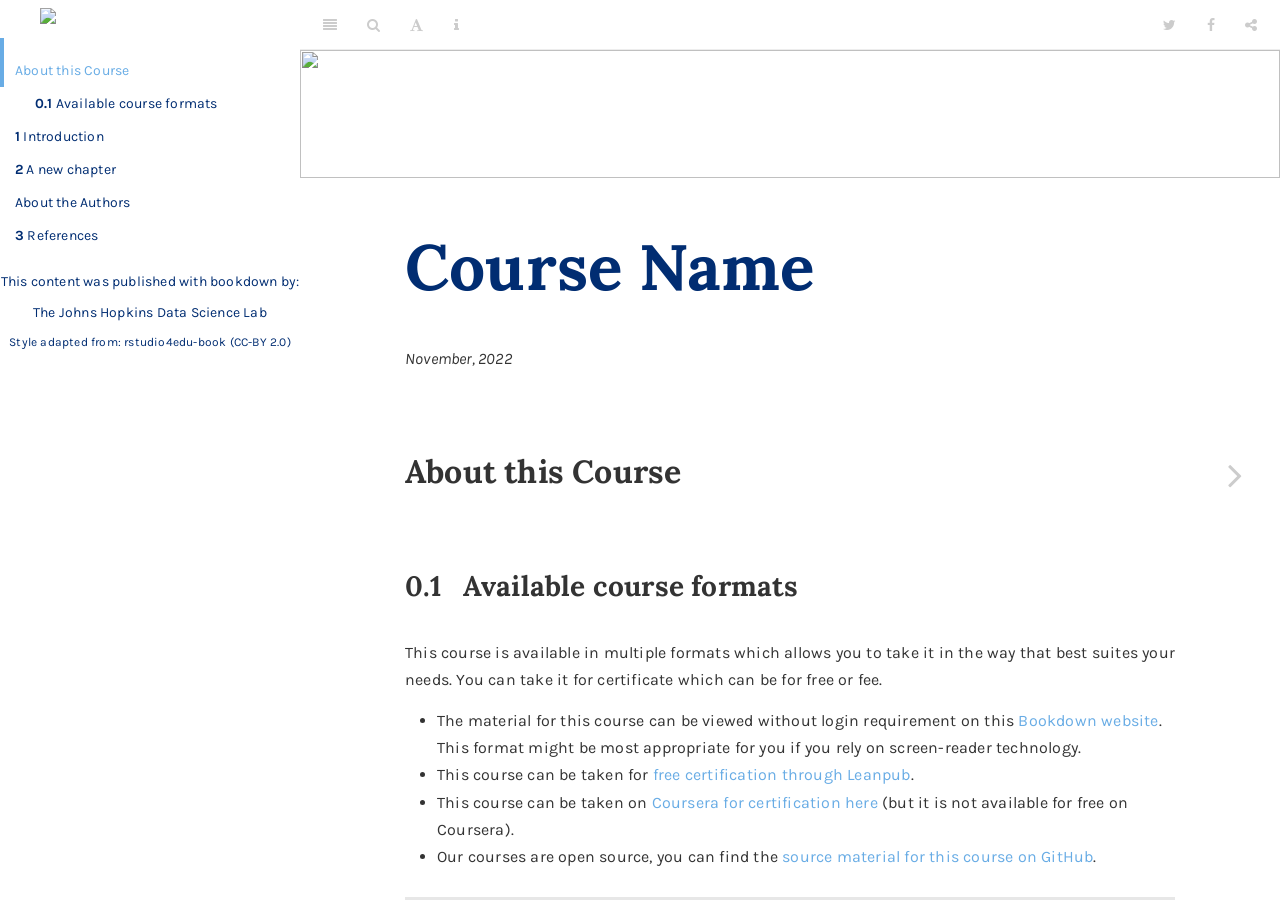
==== docs/index.html @ 6edebdba "Initial commit" ====
<!DOCTYPE html>
<html lang="" xml:lang="">
<head>

  <meta charset="utf-8" />
  <meta http-equiv="X-UA-Compatible" content="IE=edge" />
  <title>Course Name</title>
  <meta name="description" content="Description about Course/Book." />
  <meta name="generator" content="bookdown 0.24 and GitBook 2.6.7" />

  <meta property="og:title" content="Course Name" />
  <meta property="og:type" content="book" />
  
  
  <meta property="og:description" content="Description about Course/Book." />
  

  <meta name="twitter:card" content="summary" />
  <meta name="twitter:title" content="Course Name" />
  
  <meta name="twitter:description" content="Description about Course/Book." />
  




  <meta name="viewport" content="width=device-width, initial-scale=1" />
  <meta name="apple-mobile-web-app-capable" content="yes" />
  <meta name="apple-mobile-web-app-status-bar-style" content="black" />
  
  <link rel="shortcut icon" href="assets/dasl_favicon.ico" type="image/x-icon" />

<link rel="next" href="introduction.html"/>
<script src="libs/header-attrs-2.10/header-attrs.js"></script>
<script src="libs/jquery-3.6.0/jquery-3.6.0.min.js"></script>
<script src="https://cdn.jsdelivr.net/npm/fuse.js@6.4.6/dist/fuse.min.js"></script>
<link href="libs/gitbook-2.6.7/css/style.css" rel="stylesheet" />
<link href="libs/gitbook-2.6.7/css/plugin-table.css" rel="stylesheet" />
<link href="libs/gitbook-2.6.7/css/plugin-bookdown.css" rel="stylesheet" />
<link href="libs/gitbook-2.6.7/css/plugin-highlight.css" rel="stylesheet" />
<link href="libs/gitbook-2.6.7/css/plugin-search.css" rel="stylesheet" />
<link href="libs/gitbook-2.6.7/css/plugin-fontsettings.css" rel="stylesheet" />
<link href="libs/gitbook-2.6.7/css/plugin-clipboard.css" rel="stylesheet" />








<link href="libs/anchor-sections-1.0.1/anchor-sections.css" rel="stylesheet" />
<script src="libs/anchor-sections-1.0.1/anchor-sections.js"></script>


<style type="text/css">
pre > code.sourceCode { white-space: pre; position: relative; }
pre > code.sourceCode > span { display: inline-block; line-height: 1.25; }
pre > code.sourceCode > span:empty { height: 1.2em; }
.sourceCode { overflow: visible; }
code.sourceCode > span { color: inherit; text-decoration: inherit; }
pre.sourceCode { margin: 0; }
@media screen {
div.sourceCode { overflow: auto; }
}
@media print {
pre > code.sourceCode { white-space: pre-wrap; }
pre > code.sourceCode > span { text-indent: -5em; padding-left: 5em; }
}
pre.numberSource code
  { counter-reset: source-line 0; }
pre.numberSource code > span
  { position: relative; left: -4em; counter-increment: source-line; }
pre.numberSource code > span > a:first-child::before
  { content: counter(source-line);
    position: relative; left: -1em; text-align: right; vertical-align: baseline;
    border: none; display: inline-block;
    -webkit-touch-callout: none; -webkit-user-select: none;
    -khtml-user-select: none; -moz-user-select: none;
    -ms-user-select: none; user-select: none;
    padding: 0 4px; width: 4em;
    color: #aaaaaa;
  }
pre.numberSource { margin-left: 3em; border-left: 1px solid #aaaaaa;  padding-left: 4px; }
div.sourceCode
  {  background-color: #f8f8f8; }
@media screen {
pre > code.sourceCode > span > a:first-child::before { text-decoration: underline; }
}
code span.al { color: #ef2929; } /* Alert */
code span.an { color: #8f5902; font-weight: bold; font-style: italic; } /* Annotation */
code span.at { color: #c4a000; } /* Attribute */
code span.bn { color: #0000cf; } /* BaseN */
code span.cf { color: #204a87; font-weight: bold; } /* ControlFlow */
code span.ch { color: #4e9a06; } /* Char */
code span.cn { color: #000000; } /* Constant */
code span.co { color: #8f5902; font-style: italic; } /* Comment */
code span.cv { color: #8f5902; font-weight: bold; font-style: italic; } /* CommentVar */
code span.do { color: #8f5902; font-weight: bold; font-style: italic; } /* Documentation */
code span.dt { color: #204a87; } /* DataType */
code span.dv { color: #0000cf; } /* DecVal */
code span.er { color: #a40000; font-weight: bold; } /* Error */
code span.ex { } /* Extension */
code span.fl { color: #0000cf; } /* Float */
code span.fu { color: #000000; } /* Function */
code span.im { } /* Import */
code span.in { color: #8f5902; font-weight: bold; font-style: italic; } /* Information */
code span.kw { color: #204a87; font-weight: bold; } /* Keyword */
code span.op { color: #ce5c00; font-weight: bold; } /* Operator */
code span.ot { color: #8f5902; } /* Other */
code span.pp { color: #8f5902; font-style: italic; } /* Preprocessor */
code span.sc { color: #000000; } /* SpecialChar */
code span.ss { color: #4e9a06; } /* SpecialString */
code span.st { color: #4e9a06; } /* String */
code span.va { color: #000000; } /* Variable */
code span.vs { color: #4e9a06; } /* VerbatimString */
code span.wa { color: #8f5902; font-weight: bold; font-style: italic; } /* Warning */
</style>

<style type="text/css">
/* Used with Pandoc 2.11+ new --citeproc when CSL is used */
div.csl-bib-body { }
div.csl-entry {
  clear: both;
}
.hanging div.csl-entry {
  margin-left:2em;
  text-indent:-2em;
}
div.csl-left-margin {
  min-width:2em;
  float:left;
}
div.csl-right-inline {
  margin-left:2em;
  padding-left:1em;
}
div.csl-indent {
  margin-left: 2em;
}
</style>

<link rel="stylesheet" href="assets/style.css" type="text/css" />
</head>

<body>



  <div class="book without-animation with-summary font-size-2 font-family-1" data-basepath=".">

    <div class="book-summary">
      <nav role="navigation">

<ul class="summary">
<a href="http://jhudatascience.org/"><img src="https://jhudatascience.org/images/dasl.png" style=" width: 80%; padding-left: 40px; padding-top: 8px; vertical-align: top "</a>

<li class="divider"></li>
<li class="chapter" data-level="" data-path="index.html"><a href="index.html"><i class="fa fa-check"></i>About this Course</a>
<ul>
<li class="chapter" data-level="0.1" data-path="index.html"><a href="index.html#available-course-formats"><i class="fa fa-check"></i><b>0.1</b> Available course formats</a></li>
</ul></li>
<li class="chapter" data-level="1" data-path="introduction.html"><a href="introduction.html"><i class="fa fa-check"></i><b>1</b> Introduction</a>
<ul>
<li class="chapter" data-level="1.1" data-path="introduction.html"><a href="introduction.html#motivation"><i class="fa fa-check"></i><b>1.1</b> Motivation</a></li>
<li class="chapter" data-level="1.2" data-path="introduction.html"><a href="introduction.html#target-audience"><i class="fa fa-check"></i><b>1.2</b> Target Audience</a></li>
<li class="chapter" data-level="1.3" data-path="introduction.html"><a href="introduction.html#curriculum"><i class="fa fa-check"></i><b>1.3</b> Curriculum</a></li>
</ul></li>
<li class="chapter" data-level="2" data-path="a-new-chapter.html"><a href="a-new-chapter.html"><i class="fa fa-check"></i><b>2</b> A new chapter</a>
<ul>
<li class="chapter" data-level="2.1" data-path="a-new-chapter.html"><a href="a-new-chapter.html#learning-objectives"><i class="fa fa-check"></i><b>2.1</b> Learning Objectives</a></li>
<li class="chapter" data-level="2.2" data-path="a-new-chapter.html"><a href="a-new-chapter.html#libraries"><i class="fa fa-check"></i><b>2.2</b> Libraries</a></li>
<li class="chapter" data-level="2.3" data-path="a-new-chapter.html"><a href="a-new-chapter.html#topic-of-section"><i class="fa fa-check"></i><b>2.3</b> Topic of Section</a>
<ul>
<li class="chapter" data-level="2.3.1" data-path="a-new-chapter.html"><a href="a-new-chapter.html#subtopic"><i class="fa fa-check"></i><b>2.3.1</b> Subtopic</a></li>
</ul></li>
<li class="chapter" data-level="2.4" data-path="a-new-chapter.html"><a href="a-new-chapter.html#code-examples"><i class="fa fa-check"></i><b>2.4</b> Code examples</a></li>
<li class="chapter" data-level="2.5" data-path="a-new-chapter.html"><a href="a-new-chapter.html#image-example"><i class="fa fa-check"></i><b>2.5</b> Image example</a></li>
<li class="chapter" data-level="2.6" data-path="a-new-chapter.html"><a href="a-new-chapter.html#video-examples"><i class="fa fa-check"></i><b>2.6</b> Video examples</a>
<ul>
<li class="chapter" data-level="2.6.1" data-path="a-new-chapter.html"><a href="a-new-chapter.html#using-knitr"><i class="fa fa-check"></i><b>2.6.1</b> Using <code>knitr</code></a></li>
<li class="chapter" data-level="2.6.2" data-path="a-new-chapter.html"><a href="a-new-chapter.html#using-html"><i class="fa fa-check"></i><b>2.6.2</b> Using HTML</a></li>
</ul></li>
<li class="chapter" data-level="2.7" data-path="a-new-chapter.html"><a href="a-new-chapter.html#file-examples"><i class="fa fa-check"></i><b>2.7</b> File examples</a>
<ul>
<li class="chapter" data-level="2.7.1" data-path="a-new-chapter.html"><a href="a-new-chapter.html#using-knitr-1"><i class="fa fa-check"></i><b>2.7.1</b> Using <code>knitr</code></a></li>
<li class="chapter" data-level="2.7.2" data-path="a-new-chapter.html"><a href="a-new-chapter.html#using-html-1"><i class="fa fa-check"></i><b>2.7.2</b> Using HTML</a></li>
</ul></li>
<li class="chapter" data-level="2.8" data-path="a-new-chapter.html"><a href="a-new-chapter.html#website-examples"><i class="fa fa-check"></i><b>2.8</b> Website Examples</a>
<ul>
<li class="chapter" data-level="2.8.1" data-path="a-new-chapter.html"><a href="a-new-chapter.html#using-knitr-2"><i class="fa fa-check"></i><b>2.8.1</b> Using <code>knitr</code></a></li>
<li class="chapter" data-level="2.8.2" data-path="a-new-chapter.html"><a href="a-new-chapter.html#using-html-2"><i class="fa fa-check"></i><b>2.8.2</b> Using HTML</a></li>
</ul></li>
<li class="chapter" data-level="2.9" data-path="a-new-chapter.html"><a href="a-new-chapter.html#citation-examples"><i class="fa fa-check"></i><b>2.9</b> Citation examples</a></li>
<li class="chapter" data-level="2.10" data-path="a-new-chapter.html"><a href="a-new-chapter.html#stylized-boxes"><i class="fa fa-check"></i><b>2.10</b> Stylized boxes</a>
<ul>
<li class="chapter" data-level="2.10.1" data-path="a-new-chapter.html"><a href="a-new-chapter.html#using-rmarkdown-container-syntax"><i class="fa fa-check"></i><b>2.10.1</b> Using <code>rmarkdown</code> container syntax</a></li>
<li class="chapter" data-level="2.10.2" data-path="a-new-chapter.html"><a href="a-new-chapter.html#using-html-3"><i class="fa fa-check"></i><b>2.10.2</b> Using HTML</a></li>
</ul></li>
<li class="chapter" data-level="2.11" data-path="a-new-chapter.html"><a href="a-new-chapter.html#dropdown-summaries"><i class="fa fa-check"></i><b>2.11</b> Dropdown summaries</a></li>
<li class="chapter" data-level="2.12" data-path="a-new-chapter.html"><a href="a-new-chapter.html#print-out-session-info"><i class="fa fa-check"></i><b>2.12</b> Print out session info</a></li>
</ul></li>
<li class="chapter" data-level="" data-path="about-the-authors.html"><a href="about-the-authors.html"><i class="fa fa-check"></i>About the Authors</a></li>
<li class="chapter" data-level="3" data-path="references.html"><a href="references.html"><i class="fa fa-check"></i><b>3</b> References</a></li>
<li class="divider"></li>
<p style="text-align:center;"> <a href="https://github.com/jhudsl/OTTR_Template" target="blank" > This content was published with</a> <a href="https://bookdown.org/" target="blank"> bookdown by:</a> </p>
<p style="text-align:center;"> <a href="http://jhudatascience.org/"> The Johns Hopkins Data Science Lab </a></p>
<p style="text-align:center; font-size: 12px;"> <a href="https://github.com/rstudio4edu/rstudio4edu-book/"> Style adapted from: rstudio4edu-book </a> <a href ="https://creativecommons.org/licenses/by/2.0/"> (CC-BY 2.0) </a></p>
</ul>

      </nav>
    </div>

    <div class="book-body">
      <div class="body-inner">
        <div class="book-header" role="navigation">
          <h1>
            <i class="fa fa-circle-o-notch fa-spin"></i><a href="./">Course Name</a>
          </h1>
        </div>

        <div class="page-wrapper" tabindex="-1" role="main">
          <div class="page-inner">

            <section class="normal" id="section-">
<head>
  <meta name="viewport" content="width=device-width,minimum-scale=1.0,maximum-scale=1.0,initial-scale=1.0">
  <!--script src="https://kit.fontawesome.com/6a26f47516.js"></script-->
  <!--<script src="assets/hideOutput.js"></script>-->
  <link href="assets/style.css" rel="stylesheet">
</head>



<div class="hero-image-container">
  <img class= "hero-image" src= "https://github.com/jhudsl/OTTR_Template/raw/main/assets/dasl_thin_main_image.png">
</div>
<div id="header">
<h1 class="title">Course Name</h1>
<p class="date"><em>November, 2022</em></p>
</div>
<div id="about-this-course" class="section level1 unnumbered">
<h1>About this Course</h1>
<div id="available-course-formats" class="section level2" number="0.1">
<h2><span class="header-section-number">0.1</span> Available course formats</h2>
<p>This course is available in multiple formats which allows you to take it in the way that best suites your needs. You can take it for certificate which can be for free or fee.</p>
<ul>
<li>The material for this course can be viewed without login requirement on this <a href="LINK%20HERE">Bookdown website</a>. This format might be most appropriate for you if you rely on screen-reader technology.</li>
<li>This course can be taken for <a href="LINK%20HERE">free certification through Leanpub</a>.</li>
<li>This course can be taken on <a href="LINK%20HERE">Coursera for certification here</a> (but it is not available for free on Coursera).</li>
<li>Our courses are open source, you can find the <a href="LINK%20HERE">source material for this course on GitHub</a>.</li>
</ul>

</div>
</div>
<hr>
<center> 
  <div class="footer">
      All illustrations <a href="https://creativecommons.org/licenses/by/4.0/">CC-BY. </a>
      <br>
      All other materials <a href= "https://creativecommons.org/licenses/by/4.0/"> CC-BY </a> unless noted otherwise.
  </div>
</center>
            </section>

          </div>
        </div>
      </div>

<a href="introduction.html" class="navigation navigation-next navigation-unique" aria-label="Next page"><i class="fa fa-angle-right"></i></a>
    </div>
  </div>
<script src="libs/gitbook-2.6.7/js/app.min.js"></script>
<script src="libs/gitbook-2.6.7/js/clipboard.min.js"></script>
<script src="libs/gitbook-2.6.7/js/plugin-search.js"></script>
<script src="libs/gitbook-2.6.7/js/plugin-sharing.js"></script>
<script src="libs/gitbook-2.6.7/js/plugin-fontsettings.js"></script>
<script src="libs/gitbook-2.6.7/js/plugin-bookdown.js"></script>
<script src="libs/gitbook-2.6.7/js/jquery.highlight.js"></script>
<script src="libs/gitbook-2.6.7/js/plugin-clipboard.js"></script>
<script>
gitbook.require(["gitbook"], function(gitbook) {
gitbook.start({
"sharing": {
"github": false,
"facebook": true,
"twitter": true,
"linkedin": false,
"weibo": false,
"instapaper": false,
"vk": false,
"whatsapp": false,
"all": ["facebook", "twitter", "linkedin", "weibo", "instapaper"]
},
"fontsettings": {
"theme": "white",
"family": "sans",
"size": 2
},
"edit": {
"link": null,
"text": null
},
"history": {
"link": null,
"text": null
},
"view": {
"link": null,
"text": null
},
"download": null,
"search": {
"engine": "fuse",
"options": null
},
"toc": {
"collapse": "section"
}
});
});
</script>

</body>

</html>
---- docs/libs/gitbook-2.6.7/css/style.css ----
/*! normalize.css v2.1.0 | MIT License | git.io/normalize */img,legend{border:0}*,.fa{-webkit-font-smoothing:antialiased}.fa-ul>li,sub,sup{position:relative}.book .book-body .page-wrapper .page-inner section.normal hr:after,.book-langs-index .inner .languages:after,.buttons:after,.dropdown-menu .buttons:after{clear:both}body,html{-ms-text-size-adjust:100%;-webkit-text-size-adjust:100%}article,aside,details,figcaption,figure,footer,header,hgroup,main,nav,section,summary{display:block}audio,canvas,video{display:inline-block}.hidden,[hidden]{display:none}audio:not([controls]){display:none;height:0}html{font-family:sans-serif}body,figure{margin:0}a:focus{outline:dotted thin}a:active,a:hover{outline:0}h1{font-size:2em;margin:.67em 0}abbr[title]{border-bottom:1px dotted}b,strong{font-weight:700}dfn{font-style:italic}hr{-moz-box-sizing:content-box;box-sizing:content-box;height:0}mark{background:#ff0;color:#000}code,kbd,pre,samp{font-family:monospace,serif;font-size:1em}pre{white-space:pre-wrap}q{quotes:"\201C" "\201D" "\2018" "\2019"}small{font-size:80%}sub,sup{font-size:75%;line-height:0;vertical-align:baseline}sup{top:-.5em}sub{bottom:-.25em}svg:not(:root){overflow:hidden}fieldset{border:1px solid silver;margin:0 2px;padding:.35em .625em .75em}legend{padding:0}button,input,select,textarea{font-family:inherit;font-size:100%;margin:0}button,input{line-height:normal}button,select{text-transform:none}button,html input[type=button],input[type=reset],input[type=submit]{-webkit-appearance:button;cursor:pointer}button[disabled],html input[disabled]{cursor:default}input[type=checkbox],input[type=radio]{box-sizing:border-box;padding:0}input[type=search]{-webkit-appearance:textfield;-moz-box-sizing:content-box;-webkit-box-sizing:content-box;box-sizing:content-box}input[type=search]::-webkit-search-cancel-button{margin-right:10px;}button::-moz-focus-inner,input::-moz-focus-inner{border:0;padding:0}textarea{overflow:auto;vertical-align:top}table{border-collapse:collapse;border-spacing:0}/*!
 * Preboot v2
 *
 * Open sourced under MIT license by @mdo.
 * Some variables and mixins from Bootstrap (Apache 2 license).
 */.link-inherit,.link-inherit:focus,.link-inherit:hover{color:inherit}.fa,.fa-stack{display:inline-block}/*!
 *  Font Awesome 4.7.0 by @davegandy - http://fontawesome.io - @fontawesome
 *  License - http://fontawesome.io/license (Font: SIL OFL 1.1, CSS: MIT License)
 */@font-face{font-family:FontAwesome;src:url(./fontawesome/fontawesome-webfont.ttf?v=4.7.0) format('truetype');font-weight:400;font-style:normal}.fa{font-family:FontAwesome;font-style:normal;font-weight:400;line-height:1;-moz-osx-font-smoothing:grayscale}.book .book-header,.book .book-summary{font-family:"Helvetica Neue",Helvetica,Arial,sans-serif}.fa-lg{font-size:1.33333333em;line-height:.75em;vertical-align:-15%}.fa-2x{font-size:2em}.fa-3x{font-size:3em}.fa-4x{font-size:4em}.fa-5x{font-size:5em}.fa-fw{width:1.28571429em;text-align:center}.fa-ul{padding-left:0;margin-left:2.14285714em;list-style-type:none}.fa-li{position:absolute;left:-2.14285714em;width:2.14285714em;top:.14285714em;text-align:center}.fa-li.fa-lg{left:-1.85714286em}.fa-border{padding:.2em .25em .15em;border:.08em solid #eee;border-radius:.1em}.pull-right{float:right}.pull-left{float:left}.fa.pull-left{margin-right:.3em}.fa.pull-right{margin-left:.3em}.fa-spin{-webkit-animation:spin 2s infinite linear;-moz-animation:spin 2s infinite linear;-o-animation:spin 2s infinite linear;animation:spin 2s infinite linear}@-moz-keyframes spin{0%{-moz-transform:rotate(0)}100%{-moz-transform:rotate(359deg)}}@-webkit-keyframes spin{0%{-webkit-transform:rotate(0)}100%{-webkit-transform:rotate(359deg)}}@-o-keyframes spin{0%{-o-transform:rotate(0)}100%{-o-transform:rotate(359deg)}}@keyframes spin{0%{-webkit-transform:rotate(0);transform:rotate(0)}100%{-webkit-transform:rotate(359deg);transform:rotate(359deg)}}.fa-rotate-90{filter:progid:DXImageTransform.Microsoft.BasicImage(rotation=1);-webkit-transform:rotate(90deg);-moz-transform:rotate(90deg);-ms-transform:rotate(90deg);-o-transform:rotate(90deg);transform:rotate(90deg)}.fa-rotate-180{filter:progid:DXImageTransform.Microsoft.BasicImage(rotation=2);-webkit-transform:rotate(180deg);-moz-transform:rotate(180deg);-ms-transform:rotate(180deg);-o-transform:rotate(180deg);transform:rotate(180deg)}.fa-rotate-270{filter:progid:DXImageTransform.Microsoft.BasicImage(rotation=3);-webkit-transform:rotate(270deg);-moz-transform:rotate(270deg);-ms-transform:rotate(270deg);-o-transform:rotate(270deg);transform:rotate(270deg)}.fa-flip-horizontal{filter:progid:DXImageTransform.Microsoft.BasicImage(rotation=0, mirror=1);-webkit-transform:scale(-1,1);-moz-transform:scale(-1,1);-ms-transform:scale(-1,1);-o-transform:scale(-1,1);transform:scale(-1,1)}.fa-flip-vertical{filter:progid:DXImageTransform.Microsoft.BasicImage(rotation=2, mirror=1);-webkit-transform:scale(1,-1);-moz-transform:scale(1,-1);-ms-transform:scale(1,-1);-o-transform:scale(1,-1);transform:scale(1,-1)}.fa-stack{position:relative;width:2em;height:2em;line-height:2em;vertical-align:middle}.fa-stack-1x,.fa-stack-2x{position:absolute;left:0;width:100%;text-align:center}.fa-stack-1x{line-height:inherit}.fa-stack-2x{font-size:2em}.fa-inverse{color:#fff}.fa-glass:before{content:"\f000"}.fa-music:before{content:"\f001"}.fa-search:before{content:"\f002"}.fa-envelope-o:before{content:"\f003"}.fa-heart:before{content:"\f004"}.fa-star:before{content:"\f005"}.fa-star-o:before{content:"\f006"}.fa-user:before{content:"\f007"}.fa-film:before{content:"\f008"}.fa-th-large:before{content:"\f009"}.fa-th:before{content:"\f00a"}.fa-th-list:before{content:"\f00b"}.fa-check:before{content:"\f00c"}.fa-times:before{content:"\f00d"}.fa-search-plus:before{content:"\f00e"}.fa-search-minus:before{content:"\f010"}.fa-power-off:before{content:"\f011"}.fa-signal:before{content:"\f012"}.fa-cog:before,.fa-gear:before{content:"\f013"}.fa-trash-o:before{content:"\f014"}.fa-home:before{content:"\f015"}.fa-file-o:before{content:"\f016"}.fa-clock-o:before{content:"\f017"}.fa-road:before{content:"\f018"}.fa-download:before{content:"\f019"}.fa-arrow-circle-o-down:before{content:"\f01a"}.fa-arrow-circle-o-up:before{content:"\f01b"}.fa-inbox:before{content:"\f01c"}.fa-play-circle-o:before{content:"\f01d"}.fa-repeat:before,.fa-rotate-right:before{content:"\f01e"}.fa-refresh:before{content:"\f021"}.fa-list-alt:before{content:"\f022"}.fa-lock:before{content:"\f023"}.fa-flag:before{content:"\f024"}.fa-headphones:before{content:"\f025"}.fa-volume-off:before{content:"\f026"}.fa-volume-down:before{content:"\f027"}.fa-volume-up:before{content:"\f028"}.fa-qrcode:before{content:"\f029"}.fa-barcode:before{content:"\f02a"}.fa-tag:before{content:"\f02b"}.fa-tags:before{content:"\f02c"}.fa-book:before{content:"\f02d"}.fa-bookmark:before{content:"\f02e"}.fa-print:before{content:"\f02f"}.fa-camera:before{content:"\f030"}.fa-font:before{content:"\f031"}.fa-bold:before{content:"\f032"}.fa-italic:before{content:"\f033"}.fa-text-height:before{content:"\f034"}.fa-text-width:before{content:"\f035"}.fa-align-left:before{content:"\f036"}.fa-align-center:before{content:"\f037"}.fa-align-right:before{content:"\f038"}.fa-align-justify:before{content:"\f039"}.fa-list:before{content:"\f03a"}.fa-dedent:before,.fa-outdent:before{content:"\f03b"}.fa-indent:before{content:"\f03c"}.fa-video-camera:before{content:"\f03d"}.fa-image:before,.fa-photo:before,.fa-picture-o:before{content:"\f03e"}.fa-pencil:before{content:"\f040"}.fa-map-marker:before{content:"\f041"}.fa-adjust:before{content:"\f042"}.fa-tint:before{content:"\f043"}.fa-edit:before,.fa-pencil-square-o:before{content:"\f044"}.fa-share-square-o:before{content:"\f045"}.fa-check-square-o:before{content:"\f046"}.fa-arrows:before{content:"\f047"}.fa-step-backward:before{content:"\f048"}.fa-fast-backward:before{content:"\f049"}.fa-backward:before{content:"\f04a"}.fa-play:before{content:"\f04b"}.fa-pause:before{content:"\f04c"}.fa-stop:before{content:"\f04d"}.fa-forward:before{content:"\f04e"}.fa-fast-forward:before{content:"\f050"}.fa-step-forward:before{content:"\f051"}.fa-eject:before{content:"\f052"}.fa-chevron-left:before{content:"\f053"}.fa-chevron-right:before{content:"\f054"}.fa-plus-circle:before{content:"\f055"}.fa-minus-circle:before{content:"\f056"}.fa-times-circle:before{content:"\f057"}.fa-check-circle:before{content:"\f058"}.fa-question-circle:before{content:"\f059"}.fa-info-circle:before{content:"\f05a"}.fa-crosshairs:before{content:"\f05b"}.fa-times-circle-o:before{content:"\f05c"}.fa-check-circle-o:before{content:"\f05d"}.fa-ban:before{content:"\f05e"}.fa-arrow-left:before{content:"\f060"}.fa-arrow-right:before{content:"\f061"}.fa-arrow-up:before{content:"\f062"}.fa-arrow-down:before{content:"\f063"}.fa-mail-forward:before,.fa-share:before{content:"\f064"}.fa-expand:before{content:"\f065"}.fa-compress:before{content:"\f066"}.fa-plus:before{content:"\f067"}.fa-minus:before{content:"\f068"}.fa-asterisk:before{content:"\f069"}.fa-exclamation-circle:before{content:"\f06a"}.fa-gift:before{content:"\f06b"}.fa-leaf:before{content:"\f06c"}.fa-fire:before{content:"\f06d"}.fa-eye:before{content:"\f06e"}.fa-eye-slash:before{content:"\f070"}.fa-exclamation-triangle:before,.fa-warning:before{content:"\f071"}.fa-plane:before{content:"\f072"}.fa-calendar:before{content:"\f073"}.fa-random:before{content:"\f074"}.fa-comment:before{content:"\f075"}.fa-magnet:before{content:"\f076"}.fa-chevron-up:before{content:"\f077"}.fa-chevron-down:before{content:"\f078"}.fa-retweet:before{content:"\f079"}.fa-shopping-cart:before{content:"\f07a"}.fa-folder:before{content:"\f07b"}.fa-folder-open:before{content:"\f07c"}.fa-arrows-v:before{content:"\f07d"}.fa-arrows-h:before{content:"\f07e"}.fa-bar-chart-o:before{content:"\f080"}.fa-twitter-square:before{content:"\f081"}.fa-facebook-square:before{content:"\f082"}.fa-camera-retro:before{content:"\f083"}.fa-key:before{content:"\f084"}.fa-cogs:before,.fa-gears:before{content:"\f085"}.fa-comments:before{content:"\f086"}.fa-thumbs-o-up:before{content:"\f087"}.fa-thumbs-o-down:before{content:"\f088"}.fa-star-half:before{content:"\f089"}.fa-heart-o:before{content:"\f08a"}.fa-sign-out:before{content:"\f08b"}.fa-linkedin-square:before{content:"\f08c"}.fa-thumb-tack:before{content:"\f08d"}.fa-external-link:before{content:"\f08e"}.fa-sign-in:before{content:"\f090"}.fa-trophy:before{content:"\f091"}.fa-github-square:before{content:"\f092"}.fa-upload:before{content:"\f093"}.fa-lemon-o:before{content:"\f094"}.fa-phone:before{content:"\f095"}.fa-square-o:before{content:"\f096"}.fa-bookmark-o:before{content:"\f097"}.fa-phone-square:before{content:"\f098"}.fa-twitter:before{content:"\f099"}.fa-facebook:before{content:"\f09a"}.fa-github:before{content:"\f09b"}.fa-unlock:before{content:"\f09c"}.fa-credit-card:before{content:"\f09d"}.fa-rss:before{content:"\f09e"}.fa-hdd-o:before{content:"\f0a0"}.fa-bullhorn:before{content:"\f0a1"}.fa-bell:before{content:"\f0f3"}.fa-certificate:before{content:"\f0a3"}.fa-hand-o-right:before{content:"\f0a4"}.fa-hand-o-left:before{content:"\f0a5"}.fa-hand-o-up:before{content:"\f0a6"}.fa-hand-o-down:before{content:"\f0a7"}.fa-arrow-circle-left:before{content:"\f0a8"}.fa-arrow-circle-right:before{content:"\f0a9"}.fa-arrow-circle-up:before{content:"\f0aa"}.fa-arrow-circle-down:before{content:"\f0ab"}.fa-globe:before{content:"\f0ac"}.fa-wrench:before{content:"\f0ad"}.fa-tasks:before{content:"\f0ae"}.fa-filter:before{content:"\f0b0"}.fa-briefcase:before{content:"\f0b1"}.fa-arrows-alt:before{content:"\f0b2"}.fa-group:before,.fa-users:before{content:"\f0c0"}.fa-chain:before,.fa-link:before{content:"\f0c1"}.fa-cloud:before{content:"\f0c2"}.fa-flask:before{content:"\f0c3"}.fa-cut:before,.fa-scissors:before{content:"\f0c4"}.fa-copy:before,.fa-files-o:before{content:"\f0c5"}.fa-paperclip:before{content:"\f0c6"}.fa-floppy-o:before,.fa-save:before{content:"\f0c7"}.fa-square:before{content:"\f0c8"}.fa-bars:before,.fa-navicon:before,.fa-reorder:before{content:"\f0c9"}.fa-list-ul:before{content:"\f0ca"}.fa-list-ol:before{content:"\f0cb"}.fa-strikethrough:before{content:"\f0cc"}.fa-underline:before{content:"\f0cd"}.fa-table:before{content:"\f0ce"}.fa-magic:before{content:"\f0d0"}.fa-truck:before{content:"\f0d1"}.fa-pinterest:before{content:"\f0d2"}.fa-pinterest-square:before{content:"\f0d3"}.fa-google-plus-square:before{content:"\f0d4"}.fa-google-plus:before{content:"\f0d5"}.fa-money:before{content:"\f0d6"}.fa-caret-down:before{content:"\f0d7"}.fa-caret-up:before{content:"\f0d8"}.fa-caret-left:before{content:"\f0d9"}.fa-caret-right:before{content:"\f0da"}.fa-columns:before{content:"\f0db"}.fa-sort:before,.fa-unsorted:before{content:"\f0dc"}.fa-sort-desc:before,.fa-sort-down:before{content:"\f0dd"}.fa-sort-asc:before,.fa-sort-up:before{content:"\f0de"}.fa-envelope:before{content:"\f0e0"}.fa-linkedin:before{content:"\f0e1"}.fa-rotate-left:before,.fa-undo:before{content:"\f0e2"}.fa-gavel:before,.fa-legal:before{content:"\f0e3"}.fa-dashboard:before,.fa-tachometer:before{content:"\f0e4"}.fa-comment-o:before{content:"\f0e5"}.fa-comments-o:before{content:"\f0e6"}.fa-bolt:before,.fa-flash:before{content:"\f0e7"}.fa-sitemap:before{content:"\f0e8"}.fa-umbrella:before{content:"\f0e9"}.fa-clipboard:before,.fa-paste:before{content:"\f0ea"}.fa-lightbulb-o:before{content:"\f0eb"}.fa-exchange:before{content:"\f0ec"}.fa-cloud-download:before{content:"\f0ed"}.fa-cloud-upload:before{content:"\f0ee"}.fa-user-md:before{content:"\f0f0"}.fa-stethoscope:before{content:"\f0f1"}.fa-suitcase:before{content:"\f0f2"}.fa-bell-o:before{content:"\f0a2"}.fa-coffee:before{content:"\f0f4"}.fa-cutlery:before{content:"\f0f5"}.fa-file-text-o:before{content:"\f0f6"}.fa-building-o:before{content:"\f0f7"}.fa-hospital-o:before{content:"\f0f8"}.fa-ambulance:before{content:"\f0f9"}.fa-medkit:before{content:"\f0fa"}.fa-fighter-jet:before{content:"\f0fb"}.fa-beer:before{content:"\f0fc"}.fa-h-square:before{content:"\f0fd"}.fa-plus-square:before{content:"\f0fe"}.fa-angle-double-left:before{content:"\f100"}.fa-angle-double-right:before{content:"\f101"}.fa-angle-double-up:before{content:"\f102"}.fa-angle-double-down:before{content:"\f103"}.fa-angle-left:before{content:"\f104"}.fa-angle-right:before{content:"\f105"}.fa-angle-up:before{content:"\f106"}.fa-angle-down:before{content:"\f107"}.fa-desktop:before{content:"\f108"}.fa-laptop:before{content:"\f109"}.fa-tablet:before{content:"\f10a"}.fa-mobile-phone:before,.fa-mobile:before{content:"\f10b"}.fa-circle-o:before{content:"\f10c"}.fa-quote-left:before{content:"\f10d"}.fa-quote-right:before{content:"\f10e"}.fa-spinner:before{content:"\f110"}.fa-circle:before{content:"\f111"}.fa-mail-reply:before,.fa-reply:before{content:"\f112"}.fa-github-alt:before{content:"\f113"}.fa-folder-o:before{content:"\f114"}.fa-folder-open-o:before{content:"\f115"}.fa-smile-o:before{content:"\f118"}.fa-frown-o:before{content:"\f119"}.fa-meh-o:before{content:"\f11a"}.fa-gamepad:before{content:"\f11b"}.fa-keyboard-o:before{content:"\f11c"}.fa-flag-o:before{content:"\f11d"}.fa-flag-checkered:before{content:"\f11e"}.fa-terminal:before{content:"\f120"}.fa-code:before{content:"\f121"}.fa-mail-reply-all:before,.fa-reply-all:before{content:"\f122"}.fa-star-half-empty:before,.fa-star-half-full:before,.fa-star-half-o:before{content:"\f123"}.fa-location-arrow:before{content:"\f124"}.fa-crop:before{content:"\f125"}.fa-code-fork:before{content:"\f126"}.fa-chain-broken:before,.fa-unlink:before{content:"\f127"}.fa-question:before{content:"\f128"}.fa-info:before{content:"\f129"}.fa-exclamation:before{content:"\f12a"}.fa-superscript:before{content:"\f12b"}.fa-subscript:before{content:"\f12c"}.fa-eraser:before{content:"\f12d"}.fa-puzzle-piece:before{content:"\f12e"}.fa-microphone:before{content:"\f130"}.fa-microphone-slash:before{content:"\f131"}.fa-shield:before{content:"\f132"}.fa-calendar-o:before{content:"\f133"}.fa-fire-extinguisher:before{content:"\f134"}.fa-rocket:before{content:"\f135"}.fa-maxcdn:before{content:"\f136"}.fa-chevron-circle-left:before{content:"\f137"}.fa-chevron-circle-right:before{content:"\f138"}.fa-chevron-circle-up:before{content:"\f139"}.fa-chevron-circle-down:before{content:"\f13a"}.fa-html5:before{content:"\f13b"}.fa-css3:before{content:"\f13c"}.fa-anchor:before{content:"\f13d"}.fa-unlock-alt:before{content:"\f13e"}.fa-bullseye:before{content:"\f140"}.fa-ellipsis-h:before{content:"\f141"}.fa-ellipsis-v:before{content:"\f142"}.fa-rss-square:before{content:"\f143"}.fa-play-circle:before{content:"\f144"}.fa-ticket:before{content:"\f145"}.fa-minus-square:before{content:"\f146"}.fa-minus-square-o:before{content:"\f147"}.fa-level-up:before{content:"\f148"}.fa-level-down:before{content:"\f149"}.fa-check-square:before{content:"\f14a"}.fa-pencil-square:before{content:"\f14b"}.fa-external-link-square:before{content:"\f14c"}.fa-share-square:before{content:"\f14d"}.fa-compass:before{content:"\f14e"}.fa-caret-square-o-down:before,.fa-toggle-down:before{content:"\f150"}.fa-caret-square-o-up:before,.fa-toggle-up:before{content:"\f151"}.fa-caret-square-o-right:before,.fa-toggle-right:before{content:"\f152"}.fa-eur:before,.fa-euro:before{content:"\f153"}.fa-gbp:before{content:"\f154"}.fa-dollar:before,.fa-usd:before{content:"\f155"}.fa-inr:before,.fa-rupee:before{content:"\f156"}.fa-cny:before,.fa-jpy:before,.fa-rmb:before,.fa-yen:before{content:"\f157"}.fa-rouble:before,.fa-rub:before,.fa-ruble:before{content:"\f158"}.fa-krw:before,.fa-won:before{content:"\f159"}.fa-bitcoin:before,.fa-btc:before{content:"\f15a"}.fa-file:before{content:"\f15b"}.fa-file-text:before{content:"\f15c"}.fa-sort-alpha-asc:before{content:"\f15d"}.fa-sort-alpha-desc:before{content:"\f15e"}.fa-sort-amount-asc:before{content:"\f160"}.fa-sort-amount-desc:before{content:"\f161"}.fa-sort-numeric-asc:before{content:"\f162"}.fa-sort-numeric-desc:before{content:"\f163"}.fa-thumbs-up:before{content:"\f164"}.fa-thumbs-down:before{content:"\f165"}.fa-youtube-square:before{content:"\f166"}.fa-youtube:before{content:"\f167"}.fa-xing:before{content:"\f168"}.fa-xing-square:before{content:"\f169"}.fa-youtube-play:before{content:"\f16a"}.fa-dropbox:before{content:"\f16b"}.fa-stack-overflow:before{content:"\f16c"}.fa-instagram:before{content:"\f16d"}.fa-flickr:before{content:"\f16e"}.fa-adn:before{content:"\f170"}.fa-bitbucket:before{content:"\f171"}.fa-bitbucket-square:before{content:"\f172"}.fa-tumblr:before{content:"\f173"}.fa-tumblr-square:before{content:"\f174"}.fa-long-arrow-down:before{content:"\f175"}.fa-long-arrow-up:before{content:"\f176"}.fa-long-arrow-left:before{content:"\f177"}.fa-long-arrow-right:before{content:"\f178"}.fa-apple:before{content:"\f179"}.fa-windows:before{content:"\f17a"}.fa-android:before{content:"\f17b"}.fa-linux:before{content:"\f17c"}.fa-dribbble:before{content:"\f17d"}.fa-skype:before{content:"\f17e"}.fa-foursquare:before{content:"\f180"}.fa-trello:before{content:"\f181"}.fa-female:before{content:"\f182"}.fa-male:before{content:"\f183"}.fa-gittip:before{content:"\f184"}.fa-sun-o:before{content:"\f185"}.fa-moon-o:before{content:"\f186"}.fa-archive:before{content:"\f187"}.fa-bug:before{content:"\f188"}.fa-vk:before{content:"\f189"}.fa-weibo:before{content:"\f18a"}.fa-renren:before{content:"\f18b"}.fa-pagelines:before{content:"\f18c"}.fa-stack-exchange:before{content:"\f18d"}.fa-arrow-circle-o-right:before{content:"\f18e"}.fa-arrow-circle-o-left:before{content:"\f190"}.fa-caret-square-o-left:before,.fa-toggle-left:before{content:"\f191"}.fa-dot-circle-o:before{content:"\f192"}.fa-wheelchair:before{content:"\f193"}.fa-vimeo-square:before{content:"\f194"}.fa-try:before,.fa-turkish-lira:before{content:"\f195"}.fa-plus-square-o:before{content:"\f196"}.fa-space-shuttle:before{content:"\f197"}.fa-slack:before{content:"\f198"}.fa-envelope-square:before{content:"\f199"}.fa-wordpress:before{content:"\f19a"}.fa-openid:before{content:"\f19b"}.fa-bank:before,.fa-institution:before,.fa-university:before{content:"\f19c"}.fa-graduation-cap:before,.fa-mortar-board:before{content:"\f19d"}.fa-yahoo:before{content:"\f19e"}.fa-google:before{content:"\f1a0"}.fa-reddit:before{content:"\f1a1"}.fa-reddit-square:before{content:"\f1a2"}.fa-stumbleupon-circle:before{content:"\f1a3"}.fa-stumbleupon:before{content:"\f1a4"}.fa-delicious:before{content:"\f1a5"}.fa-digg:before{content:"\f1a6"}.fa-pied-piper-square:before,.fa-pied-piper:before{content:"\f1a7"}.fa-pied-piper-alt:before{content:"\f1a8"}.fa-drupal:before{content:"\f1a9"}.fa-joomla:before{content:"\f1aa"}.fa-language:before{content:"\f1ab"}.fa-fax:before{content:"\f1ac"}.fa-building:before{content:"\f1ad"}.fa-child:before{content:"\f1ae"}.fa-paw:before{content:"\f1b0"}.fa-spoon:before{content:"\f1b1"}.fa-cube:before{content:"\f1b2"}.fa-cubes:before{content:"\f1b3"}.fa-behance:before{content:"\f1b4"}.fa-behance-square:before{content:"\f1b5"}.fa-steam:before{content:"\f1b6"}.fa-steam-square:before{content:"\f1b7"}.fa-recycle:before{content:"\f1b8"}.fa-automobile:before,.fa-car:before{content:"\f1b9"}.fa-cab:before,.fa-taxi:before{content:"\f1ba"}.fa-tree:before{content:"\f1bb"}.fa-spotify:before{content:"\f1bc"}.fa-deviantart:before{content:"\f1bd"}.fa-soundcloud:before{content:"\f1be"}.fa-database:before{content:"\f1c0"}.fa-file-pdf-o:before{content:"\f1c1"}.fa-file-word-o:before{content:"\f1c2"}.fa-file-excel-o:before{content:"\f1c3"}.fa-file-powerpoint-o:before{content:"\f1c4"}.fa-file-image-o:before,.fa-file-photo-o:before,.fa-file-picture-o:before{content:"\f1c5"}.fa-file-archive-o:before,.fa-file-zip-o:before{content:"\f1c6"}.fa-file-audio-o:before,.fa-file-sound-o:before{content:"\f1c7"}.fa-file-movie-o:before,.fa-file-video-o:before{content:"\f1c8"}.fa-file-code-o:before{content:"\f1c9"}.fa-vine:before{content:"\f1ca"}.fa-codepen:before{content:"\f1cb"}.fa-jsfiddle:before{content:"\f1cc"}.fa-life-bouy:before,.fa-life-ring:before,.fa-life-saver:before,.fa-support:before{content:"\f1cd"}.fa-circle-o-notch:before{content:"\f1ce"}.fa-ra:before,.fa-rebel:before{content:"\f1d0"}.fa-empire:before,.fa-ge:before{content:"\f1d1"}.fa-git-square:before{content:"\f1d2"}.fa-git:before{content:"\f1d3"}.fa-hacker-news:before{content:"\f1d4"}.fa-tencent-weibo:before{content:"\f1d5"}.fa-qq:before{content:"\f1d6"}.fa-wechat:before,.fa-weixin:before{content:"\f1d7"}.fa-paper-plane:before,.fa-send:before{content:"\f1d8"}.fa-paper-plane-o:before,.fa-send-o:before{content:"\f1d9"}.fa-history:before{content:"\f1da"}.fa-circle-thin:before{content:"\f1db"}.fa-header:before{content:"\f1dc"}.fa-paragraph:before{content:"\f1dd"}.fa-sliders:before{content:"\f1de"}.fa-share-alt:before{content:"\f1e0"}.fa-share-alt-square:before{content:"\f1e1"}.fa-bomb:before{content:"\f1e2"}.book-langs-index{width:100%;height:100%;padding:40px 0;margin:0;overflow:auto}@media (max-width:600px){.book-langs-index{padding:0}}.book-langs-index .inner{max-width:600px;width:100%;margin:0 auto;padding:30px;background:#fff;border-radius:3px}.book-langs-index .inner h3{margin:0}.book-langs-index .inner .languages{list-style:none;padding:20px 30px;margin-top:20px;border-top:1px solid #eee}.book-langs-index .inner .languages:after,.book-langs-index .inner .languages:before{content:" ";display:table;line-height:0}.book-langs-index .inner .languages li{width:50%;float:left;padding:10px 5px;font-size:16px}@media (max-width:600px){.book-langs-index .inner .languages li{width:100%;max-width:100%}}.book .book-header{overflow:visible;height:50px;padding:0 8px;z-index:2;font-size:.85em;color:#7e888b;background:0 0}.book .book-header .btn{display:block;height:50px;padding:0 15px;border-bottom:none;color:#ccc;text-transform:uppercase;line-height:50px;-webkit-box-shadow:none!important;box-shadow:none!important;position:relative;font-size:14px}.book .book-header .btn:hover{position:relative;text-decoration:none;color:#444;background:0 0}.book .book-header h1{margin:0;font-size:20px;font-weight:200;text-align:center;line-height:50px;opacity:0;padding-left:200px;padding-right:200px;-webkit-transition:opacity .2s ease;-moz-transition:opacity .2s ease;-o-transition:opacity .2s ease;transition:opacity .2s ease;overflow:hidden;text-overflow:ellipsis;white-space:nowrap}.book .book-header h1 a,.book .book-header h1 a:hover{color:inherit;text-decoration:none}@media (max-width:1000px){.book .book-header h1{display:none}}.book .book-header h1 i{display:none}.book .book-header:hover h1{opacity:1}.book.is-loading .book-header h1 i{display:inline-block}.book.is-loading .book-header h1 a{display:none}.dropdown{position:relative}.dropdown-menu{position:absolute;top:100%;left:0;z-index:100;display:none;float:left;min-width:160px;padding:0;margin:2px 0 0;list-style:none;font-size:14px;background-color:#fafafa;border:1px solid rgba(0,0,0,.07);border-radius:1px;-webkit-box-shadow:0 6px 12px rgba(0,0,0,.175);box-shadow:0 6px 12px rgba(0,0,0,.175);background-clip:padding-box}.dropdown-menu.open{display:block}.dropdown-menu.dropdown-left{left:auto;right:4%}.dropdown-menu.dropdown-left .dropdown-caret{right:14px;left:auto}.dropdown-menu .dropdown-caret{position:absolute;top:-8px;left:14px;width:18px;height:10px;float:left;overflow:hidden}.dropdown-menu .dropdown-caret .caret-inner,.dropdown-menu .dropdown-caret .caret-outer{display:inline-block;top:0;border-left:9px solid transparent;border-right:9px solid transparent;position:absolute}.dropdown-menu .dropdown-caret .caret-outer{border-bottom:9px solid rgba(0,0,0,.1);height:auto;left:0;width:auto;margin-left:-1px}.dropdown-menu .dropdown-caret .caret-inner{margin-top:-1px;top:1px;border-bottom:9px solid #fafafa}.dropdown-menu .buttons{border-bottom:1px solid rgba(0,0,0,.07)}.dropdown-menu .buttons:after,.dropdown-menu .buttons:before{content:" ";display:table;line-height:0}.dropdown-menu .buttons:last-child{border-bottom:none}.dropdown-menu .buttons .button{border:0;background-color:transparent;color:#a6a6a6;width:100%;text-align:center;float:left;line-height:1.42857143;padding:8px 4px}.alert,.dropdown-menu .buttons .button:hover{color:#444}.dropdown-menu .buttons .button:focus,.dropdown-menu .buttons .button:hover{outline:0}.dropdown-menu .buttons .button.size-2{width:50%}.dropdown-menu .buttons .button.size-3{width:33%}.alert{padding:15px;margin-bottom:20px;background:#eee;border-bottom:5px solid #ddd}.alert-success{background:#dff0d8;border-color:#d6e9c6;color:#3c763d}.alert-info{background:#d9edf7;border-color:#bce8f1;color:#31708f}.alert-danger{background:#f2dede;border-color:#ebccd1;color:#a94442}.alert-warning{background:#fcf8e3;border-color:#faebcc;color:#8a6d3b}.book .book-summary{position:absolute;top:0;left:-300px;bottom:0;z-index:1;width:300px;color:#364149;background:#fafafa;border-right:1px solid rgba(0,0,0,.07);-webkit-transition:left 250ms ease;-moz-transition:left 250ms ease;-o-transition:left 250ms ease;transition:left 250ms ease}.book .book-summary ul.summary{position:absolute;top:0;left:0;right:0;bottom:0;overflow-y:auto;list-style:none;margin:0;padding:0;-webkit-transition:top .5s ease;-moz-transition:top .5s ease;-o-transition:top .5s ease;transition:top .5s ease}.book .book-summary ul.summary li{list-style:none}.book .book-summary ul.summary li.divider{height:1px;margin:7px 0;overflow:hidden;background:rgba(0,0,0,.07)}.book .book-summary ul.summary li i.fa-check{display:none;position:absolute;right:9px;top:16px;font-size:9px;color:#3c3}.book .book-summary ul.summary li.done>a{color:#364149;font-weight:400}.book .book-summary ul.summary li.done>a i{display:inline}.book .book-summary ul.summary li a,.book .book-summary ul.summary li span{display:block;padding:10px 15px;border-bottom:none;color:#364149;background:0 0;text-overflow:ellipsis;overflow:hidden;white-space:nowrap;position:relative}.book .book-summary ul.summary li span{cursor:not-allowed;opacity:.3;filter:alpha(opacity=30)}.book .book-summary ul.summary li a:hover,.book .book-summary ul.summary li.active>a{color:#008cff;background:0 0;text-decoration:none}.book .book-summary ul.summary li ul{padding-left:20px}@media (max-width:600px){.book .book-summary{width:calc(100% - 60px);bottom:0;left:-100%}}.book.with-summary .book-summary{left:0}.book.without-animation .book-summary{-webkit-transition:none!important;-moz-transition:none!important;-o-transition:none!important;transition:none!important}.book{position:relative;width:100%;height:100%}.book .book-body,.book .book-body .body-inner{position:absolute;top:0;left:0;overflow-y:auto;bottom:0;right:0}.book .book-body{color:#000;background:#fff;-webkit-transition:left 250ms ease;-moz-transition:left 250ms ease;-o-transition:left 250ms ease;transition:left 250ms ease}.book .book-body .page-wrapper{position:relative;outline:0}.book .book-body .page-wrapper .page-inner{max-width:800px;margin:0 auto;padding:20px 0 40px}.book .book-body .page-wrapper .page-inner section{margin:0;padding:5px 15px;background:#fff;border-radius:2px;line-height:1.7;font-size:1.6rem}.book .book-body .page-wrapper .page-inner .btn-group .btn{border-radius:0;background:#eee;border:0}@media (max-width:1240px){.book .book-body{-webkit-transition:-webkit-transform 250ms ease;-moz-transition:-moz-transform 250ms ease;-o-transition:-o-transform 250ms ease;transition:transform 250ms ease;padding-bottom:20px}.book .book-body .body-inner{position:static;min-height:calc(100% - 50px)}}@media (min-width:600px){.book.with-summary .book-body{left:300px}}@media (max-width:600px){.book.with-summary{overflow:hidden}.book.with-summary .book-body{-webkit-transform:translate(calc(100% - 60px),0);-moz-transform:translate(calc(100% - 60px),0);-ms-transform:translate(calc(100% - 60px),0);-o-transform:translate(calc(100% - 60px),0);transform:translate(calc(100% - 60px),0)}}.book.without-animation .book-body{-webkit-transition:none!important;-moz-transition:none!important;-o-transition:none!important;transition:none!important}.buttons:after,.buttons:before{content:" ";display:table;line-height:0}.button{border:0;background:#eee;color:#666;width:100%;text-align:center;float:left;line-height:1.42857143;padding:8px 4px}.button:hover{color:#444}.button:focus,.button:hover{outline:0}.button.size-2{width:50%}.button.size-3{width:33%}.book .book-body .page-wrapper .page-inner section{display:none}.book .book-body .page-wrapper .page-inner section.normal{display:block;word-wrap:break-word;overflow:hidden;color:#333;line-height:1.7;text-size-adjust:100%;-ms-text-size-adjust:100%;-webkit-text-size-adjust:100%;-moz-text-size-adjust:100%}.book .book-body .page-wrapper .page-inner section.normal *{box-sizing:border-box;-webkit-box-sizing:border-box;}.book .book-body .page-wrapper .page-inner section.normal>:first-child{margin-top:0!important}.book .book-body .page-wrapper .page-inner section.normal>:last-child{margin-bottom:0!important}.book .book-body .page-wrapper .page-inner section.normal blockquote,.book .book-body .page-wrapper .page-inner section.normal code,.book .book-body .page-wrapper .page-inner section.normal figure,.book .book-body .page-wrapper .page-inner section.normal img,.book .book-body .page-wrapper .page-inner section.normal pre,.book .book-body .page-wrapper .page-inner section.normal table,.book .book-body .page-wrapper .page-inner section.normal tr{page-break-inside:avoid}.book .book-body .page-wrapper .page-inner section.normal h2,.book .book-body .page-wrapper .page-inner section.normal h3,.book .book-body .page-wrapper .page-inner section.normal h4,.book .book-body .page-wrapper .page-inner section.normal h5,.book .book-body .page-wrapper .page-inner section.normal p{orphans:3;widows:3}.book .book-body .page-wrapper .page-inner section.normal h1,.book .book-body .page-wrapper .page-inner section.normal h2,.book .book-body .page-wrapper .page-inner section.normal h3,.book .book-body .page-wrapper .page-inner section.normal h4,.book .book-body .page-wrapper .page-inner section.normal h5{page-break-after:avoid}.book .book-body .page-wrapper .page-inner section.normal b,.book .book-body .page-wrapper .page-inner section.normal strong{font-weight:700}.book .book-body .page-wrapper .page-inner section.normal em{font-style:italic}.book .book-body .page-wrapper .page-inner section.normal blockquote,.book .book-body .page-wrapper .page-inner section.normal dl,.book .book-body .page-wrapper .page-inner section.normal ol,.book .book-body .page-wrapper .page-inner section.normal p,.book .book-body .page-wrapper .page-inner section.normal table,.book .book-body .page-wrapper .page-inner section.normal ul{margin-top:0;margin-bottom:.85em}.book .book-body .page-wrapper .page-inner section.normal a{color:#4183c4;text-decoration:none;background:0 0}.book .book-body .page-wrapper .page-inner section.normal a:active,.book .book-body .page-wrapper .page-inner section.normal a:focus,.book .book-body .page-wrapper .page-inner section.normal a:hover{outline:0;text-decoration:underline}.book .book-body .page-wrapper .page-inner section.normal img{border:0;max-width:100%}.book .book-body .page-wrapper .page-inner section.normal hr{height:4px;padding:0;margin:1.7em 0;overflow:hidden;background-color:#e7e7e7;border:none}.book .book-body .page-wrapper .page-inner section.normal hr:after,.book .book-body .page-wrapper .page-inner section.normal hr:before{display:table;content:" "}.book .book-body .page-wrapper .page-inner section.normal h1,.book .book-body .page-wrapper .page-inner section.normal h2,.book .book-body .page-wrapper .page-inner section.normal h3,.book .book-body .page-wrapper .page-inner section.normal h4,.book .book-body .page-wrapper .page-inner section.normal h5,.book .book-body .page-wrapper .page-inner section.normal h6{margin-top:1.275em;margin-bottom:.85em;}.book .book-body .page-wrapper .page-inner section.normal h1{font-size:2em}.book .book-body .page-wrapper .page-inner section.normal h2{font-size:1.75em}.book .book-body .page-wrapper .page-inner section.normal h3{font-size:1.5em}.book .book-body .page-wrapper .page-inner section.normal h4{font-size:1.25em}.book .book-body .page-wrapper .page-inner section.normal h5{font-size:1em}.book .book-body .page-wrapper .page-inner section.normal h6{font-size:1em;color:#777}.book .book-body .page-wrapper .page-inner section.normal code,.book .book-body .page-wrapper .page-inner section.normal pre{font-family:Consolas,"Liberation Mono",Menlo,Courier,monospace;direction:ltr;border:none;color:inherit}.book .book-body .page-wrapper .page-inner section.normal pre{overflow:auto;word-wrap:normal;margin:0 0 1.275em;padding:.85em 1em;background:#f7f7f7}.book .book-body .page-wrapper .page-inner section.normal pre>code{display:inline;max-width:initial;padding:0;margin:0;overflow:initial;line-height:inherit;font-size:.85em;white-space:pre;background:0 0}.book .book-body .page-wrapper .page-inner section.normal pre>code:after,.book .book-body .page-wrapper .page-inner section.normal pre>code:before{content:normal}.book .book-body .page-wrapper .page-inner section.normal code{padding:.2em;margin:0;font-size:.85em;background-color:#f7f7f7}.book .book-body .page-wrapper .page-inner section.normal code:after,.book .book-body .page-wrapper .page-inner section.normal code:before{letter-spacing:-.2em;content:"\00a0"}.book .book-body .page-wrapper .page-inner section.normal ol,.book .book-body .page-wrapper .page-inner section.normal ul{padding:0 0 0 2em;margin:0 0 .85em}.book .book-body .page-wrapper .page-inner section.normal ol ol,.book .book-body .page-wrapper .page-inner section.normal ol ul,.book .book-body .page-wrapper .page-inner section.normal ul ol,.book .book-body .page-wrapper .page-inner section.normal ul ul{margin-top:0;margin-bottom:0}.book .book-body .page-wrapper .page-inner section.normal ol ol{list-style-type:lower-roman}.book .book-body .page-wrapper .page-inner section.normal blockquote{margin:0 0 .85em;padding:0 15px;opacity:0.75;border-left:4px solid #dcdcdc}.book .book-body .page-wrapper .page-inner section.normal blockquote:first-child{margin-top:0}.book .book-body .page-wrapper .page-inner section.normal blockquote:last-child{margin-bottom:0}.book .book-body .page-wrapper .page-inner section.normal dl{padding:0}.book .book-body .page-wrapper .page-inner section.normal dl dt{padding:0;margin-top:.85em;font-style:italic;font-weight:700}.book .book-body .page-wrapper .page-inner section.normal dl dd{padding:0 .85em;margin-bottom:.85em}.book .book-body .page-wrapper .page-inner section.normal dd{margin-left:0}.book .book-body .page-wrapper .page-inner section.normal .glossary-term{cursor:help;text-decoration:underline}.book .book-body .navigation{position:absolute;top:50px;bottom:0;margin:0;max-width:150px;min-width:90px;display:flex;justify-content:center;align-content:center;flex-direction:column;font-size:40px;color:#ccc;text-align:center;-webkit-transition:all 350ms ease;-moz-transition:all 350ms ease;-o-transition:all 350ms ease;transition:all 350ms ease}.book .book-body .navigation:hover{text-decoration:none;color:#444}.book .book-body .navigation.navigation-next{right:0}.book .book-body .navigation.navigation-prev{left:0}@media (max-width:1240px){.book .book-body .navigation{position:static;top:auto;max-width:50%;width:50%;display:inline-block;float:left}.book .book-body .navigation.navigation-unique{max-width:100%;width:100%}}.book .book-body .page-wrapper .page-inner section.glossary{margin-bottom:40px}.book .book-body .page-wrapper .page-inner section.glossary h2 a,.book .book-body .page-wrapper .page-inner section.glossary h2 a:hover{color:inherit;text-decoration:none}.book .book-body .page-wrapper .page-inner section.glossary .glossary-index{list-style:none;margin:0;padding:0}.book .book-body .page-wrapper .page-inner section.glossary .glossary-index li{display:inline;margin:0 8px;white-space:nowrap}*{-webkit-box-sizing:border-box;-moz-box-sizing:border-box;box-sizing:border-box;-webkit-overflow-scrolling:touch;-webkit-tap-highlight-color:transparent;-webkit-text-size-adjust:none;-webkit-touch-callout:none}a{text-decoration:none}body,html{height:100%}html{font-size:62.5%}body{text-rendering:optimizeLegibility;font-smoothing:antialiased;font-family:"Helvetica Neue",Helvetica,Arial,sans-serif;font-size:14px;letter-spacing:.2px;text-size-adjust:100%}
.book .book-summary ul.summary li a span {display:inline;padding:initial;overflow:visible;cursor:auto;opacity:1;}
/* show arrow before summary tag as in bootstrap */
details > summary {display:list-item;cursor:pointer;}
/*add whatsapp icon from FA 5.1.1
TODO: remove when updating fontawesome*/
.fa-whatsapp:before{content:"\f232"}
---- docs/libs/gitbook-2.6.7/css/plugin-table.css ----
.book .book-body .page-wrapper .page-inner section.normal table{display:table;width:100%;border-collapse:collapse;border-spacing:0;overflow:auto}.book .book-body .page-wrapper .page-inner section.normal table td,.book .book-body .page-wrapper .page-inner section.normal table th{padding:6px 13px;border:1px solid #ddd}.book .book-body .page-wrapper .page-inner section.normal table tr{background-color:#fff;border-top:1px solid #ccc}.book .book-body .page-wrapper .page-inner section.normal table tr:nth-child(2n){background-color:#f8f8f8}.book .book-body .page-wrapper .page-inner section.normal table th{font-weight:700}
---- docs/libs/gitbook-2.6.7/css/plugin-bookdown.css ----
.book .book-header h1 {
  padding-left: 20px;
  padding-right: 20px;
}
.book .book-header.fixed {
  position: fixed;
  right: 0;
  top: 0;
  left: 0;
  border-bottom: 1px solid rgba(0,0,0,.07);
}
span.search-highlight {
  background-color: #ffff88;
}
@media (min-width: 600px) {
  .book.with-summary .book-header.fixed {
    left: 300px;
  }
}
@media (max-width: 1240px) {
  .book .book-body.fixed {
    top: 50px;
  }
  .book .book-body.fixed .body-inner {
    top: auto;
  }
}
@media (max-width: 600px) {
  .book.with-summary .book-header.fixed {
    left: calc(100% - 60px);
    min-width: 300px;
  }
  .book.with-summary .book-body {
    transform: none;
    left: calc(100% - 60px);
    min-width: 300px;
  }
  .book .book-body.fixed {
    top: 0;
  }
}

.book .book-body.fixed .body-inner {
  top: 50px;
}
.book .book-body .page-wrapper .page-inner section.normal sub, .book .book-body .page-wrapper .page-inner section.normal sup {
  font-size: 85%;
}

@media print {
  .book .book-summary, .book .book-body .book-header, .fa {
    display: none !important;
  }
  .book .book-body.fixed {
    left: 0px;
  }
  .book .book-body,.book .book-body .body-inner, .book.with-summary {
    overflow: visible !important;
  }
}
.kable_wrapper {
  border-spacing: 20px 0;
  border-collapse: separate;
  border: none;
  margin: auto;
}
.kable_wrapper > tbody > tr > td {
  vertical-align: top;
}
.book .book-body .page-wrapper .page-inner section.normal table tr.header {
  border-top-width: 2px;
}
.book .book-body .page-wrapper .page-inner section.normal table tr:last-child td {
  border-bottom-width: 2px;
}
.book .book-body .page-wrapper .page-inner section.normal table td, .book .book-body .page-wrapper .page-inner section.normal table th {
  border-left: none;
  border-right: none;
}
.book .book-body .page-wrapper .page-inner section.normal table.kable_wrapper > tbody > tr, .book .book-body .page-wrapper .page-inner section.normal table.kable_wrapper > tbody > tr > td {
  border-top: none;
}
.book .book-body .page-wrapper .page-inner section.normal table.kable_wrapper > tbody > tr:last-child > td {
    border-bottom: none;
}

div.theorem, div.lemma, div.corollary, div.proposition, div.conjecture {
  font-style: italic;
}
span.theorem, span.lemma, span.corollary, span.proposition, span.conjecture {
  font-style: normal;
}
div.proof>*:last-child:after {
  content: "\25a2";
  float: right;
}
.header-section-number {
  padding-right: .5em;
}
#header .multi-author {
  margin: 0.5em 0 -0.5em 0;
}
#header .date {
  margin-top: 1.5em;
}
---- docs/libs/gitbook-2.6.7/css/plugin-highlight.css ----
.book .book-body .page-wrapper .page-inner section.normal pre,
.book .book-body .page-wrapper .page-inner section.normal code {
  /* http://jmblog.github.com/color-themes-for-google-code-highlightjs */
  /* Tomorrow Comment */
  /* Tomorrow Red */
  /* Tomorrow Orange */
  /* Tomorrow Yellow */
  /* Tomorrow Green */
  /* Tomorrow Aqua */
  /* Tomorrow Blue */
  /* Tomorrow Purple */
}
.book .book-body .page-wrapper .page-inner section.normal pre .hljs-comment,
.book .book-body .page-wrapper .page-inner section.normal code .hljs-comment,
.book .book-body .page-wrapper .page-inner section.normal pre .hljs-title,
.book .book-body .page-wrapper .page-inner section.normal code .hljs-title {
  color: #8e908c;
}
.book .book-body .page-wrapper .page-inner section.normal pre .hljs-variable,
.book .book-body .page-wrapper .page-inner section.normal code .hljs-variable,
.book .book-body .page-wrapper .page-inner section.normal pre .hljs-attribute,
.book .book-body .page-wrapper .page-inner section.normal code .hljs-attribute,
.book .book-body .page-wrapper .page-inner section.normal pre .hljs-tag,
.book .book-body .page-wrapper .page-inner section.normal code .hljs-tag,
.book .book-body .page-wrapper .page-inner section.normal pre .hljs-regexp,
.book .book-body .page-wrapper .page-inner section.normal code .hljs-regexp,
.book .book-body .page-wrapper .page-inner section.normal pre .ruby .hljs-constant,
.book .book-body .page-wrapper .page-inner section.normal code .ruby .hljs-constant,
.book .book-body .page-wrapper .page-inner section.normal pre .xml .hljs-tag .hljs-title,
.book .book-body .page-wrapper .page-inner section.normal code .xml .hljs-tag .hljs-title,
.book .book-body .page-wrapper .page-inner section.normal pre .xml .hljs-pi,
.book .book-body .page-wrapper .page-inner section.normal code .xml .hljs-pi,
.book .book-body .page-wrapper .page-inner section.normal pre .xml .hljs-doctype,
.book .book-body .page-wrapper .page-inner section.normal code .xml .hljs-doctype,
.book .book-body .page-wrapper .page-inner section.normal pre .html .hljs-doctype,
.book .book-body .page-wrapper .page-inner section.normal code .html .hljs-doctype,
.book .book-body .page-wrapper .page-inner section.normal pre .css .hljs-id,
.book .book-body .page-wrapper .page-inner section.normal code .css .hljs-id,
.book .book-body .page-wrapper .page-inner section.normal pre .css .hljs-class,
.book .book-body .page-wrapper .page-inner section.normal code .css .hljs-class,
.book .book-body .page-wrapper .page-inner section.normal pre .css .hljs-pseudo,
.book .book-body .page-wrapper .page-inner section.normal code .css .hljs-pseudo {
  color: #c82829;
}
.book .book-body .page-wrapper .page-inner section.normal pre .hljs-number,
.book .book-body .page-wrapper .page-inner section.normal code .hljs-number,
.book .book-body .page-wrapper .page-inner section.normal pre .hljs-preprocessor,
.book .book-body .page-wrapper .page-inner section.normal code .hljs-preprocessor,
.book .book-body .page-wrapper .page-inner section.normal pre .hljs-pragma,
.book .book-body .page-wrapper .page-inner section.normal code .hljs-pragma,
.book .book-body .page-wrapper .page-inner section.normal pre .hljs-built_in,
.book .book-body .page-wrapper .page-inner section.normal code .hljs-built_in,
.book .book-body .page-wrapper .page-inner section.normal pre .hljs-literal,
.book .book-body .page-wrapper .page-inner section.normal code .hljs-literal,
.book .book-body .page-wrapper .page-inner section.normal pre .hljs-params,
.book .book-body .page-wrapper .page-inner section.normal code .hljs-params,
.book .book-body .page-wrapper .page-inner section.normal pre .hljs-constant,
.book .book-body .page-wrapper .page-inner section.normal code .hljs-constant {
  color: #f5871f;
}
.book .book-body .page-wrapper .page-inner section.normal pre .ruby .hljs-class .hljs-title,
.book .book-body .page-wrapper .page-inner section.normal code .ruby .hljs-class .hljs-title,
.book .book-body .page-wrapper .page-inner section.normal pre .css .hljs-rules .hljs-attribute,
.book .book-body .page-wrapper .page-inner section.normal code .css .hljs-rules .hljs-attribute {
  color: #eab700;
}
.book .book-body .page-wrapper .page-inner section.normal pre .hljs-string,
.book .book-body .page-wrapper .page-inner section.normal code .hljs-string,
.book .book-body .page-wrapper .page-inner section.normal pre .hljs-value,
.book .book-body .page-wrapper .page-inner section.normal code .hljs-value,
.book .book-body .page-wrapper .page-inner section.normal pre .hljs-inheritance,
.book .book-body .page-wrapper .page-inner section.normal code .hljs-inheritance,
.book .book-body .page-wrapper .page-inner section.normal pre .hljs-header,
.book .book-body .page-wrapper .page-inner section.normal code .hljs-header,
.book .book-body .page-wrapper .page-inner section.normal pre .ruby .hljs-symbol,
.book .book-body .page-wrapper .page-inner section.normal code .ruby .hljs-symbol,
.book .book-body .page-wrapper .page-inner section.normal pre .xml .hljs-cdata,
.book .book-body .page-wrapper .page-inner section.normal code .xml .hljs-cdata {
  color: #718c00;
}
.book .book-body .page-wrapper .page-inner section.normal pre .css .hljs-hexcolor,
.book .book-body .page-wrapper .page-inner section.normal code .css .hljs-hexcolor {
  color: #3e999f;
}
.book .book-body .page-wrapper .page-inner section.normal pre .hljs-function,
.book .book-body .page-wrapper .page-inner section.normal code .hljs-function,
.book .book-body .page-wrapper .page-inner section.normal pre .python .hljs-decorator,
.book .book-body .page-wrapper .page-inner section.normal code .python .hljs-decorator,
.book .book-body .page-wrapper .page-inner section.normal pre .python .hljs-title,
.book .book-body .page-wrapper .page-inner section.normal code .python .hljs-title,
.book .book-body .page-wrapper .page-inner section.normal pre .ruby .hljs-function .hljs-title,
.book .book-body .page-wrapper .page-inner section.normal code .ruby .hljs-function .hljs-title,
.book .book-body .page-wrapper .page-inner section.normal pre .ruby .hljs-title .hljs-keyword,
.book .book-body .page-wrapper .page-inner section.normal code .ruby .hljs-title .hljs-keyword,
.book .book-body .page-wrapper .page-inner section.normal pre .perl .hljs-sub,
.book .book-body .page-wrapper .page-inner section.normal code .perl .hljs-sub,
.book .book-body .page-wrapper .page-inner section.normal pre .javascript .hljs-title,
.book .book-body .page-wrapper .page-inner section.normal code .javascript .hljs-title,
.book .book-body .page-wrapper .page-inner section.normal pre .coffeescript .hljs-title,
.book .book-body .page-wrapper .page-inner section.normal code .coffeescript .hljs-title {
  color: #4271ae;
}
.book .book-body .page-wrapper .page-inner section.normal pre .hljs-keyword,
.book .book-body .page-wrapper .page-inner section.normal code .hljs-keyword,
.book .book-body .page-wrapper .page-inner section.normal pre .javascript .hljs-function,
.book .book-body .page-wrapper .page-inner section.normal code .javascript .hljs-function {
  color: #8959a8;
}
.book .book-body .page-wrapper .page-inner section.normal pre .hljs,
.book .book-body .page-wrapper .page-inner section.normal code .hljs {
  display: block;
  background: white;
  color: #4d4d4c;
  padding: 0.5em;
}
.book .book-body .page-wrapper .page-inner section.normal pre .coffeescript .javascript,
.book .book-body .page-wrapper .page-inner section.normal code .coffeescript .javascript,
.book .book-body .page-wrapper .page-inner section.normal pre .javascript .xml,
.book .book-body .page-wrapper .page-inner section.normal code .javascript .xml,
.book .book-body .page-wrapper .page-inner section.normal pre .tex .hljs-formula,
.book .book-body .page-wrapper .page-inner section.normal code .tex .hljs-formula,
.book .book-body .page-wrapper .page-inner section.normal pre .xml .javascript,
.book .book-body .page-wrapper .page-inner section.normal code .xml .javascript,
.book .book-body .page-wrapper .page-inner section.normal pre .xml .vbscript,
.book .book-body .page-wrapper .page-inner section.normal code .xml .vbscript,
.book .book-body .page-wrapper .page-inner section.normal pre .xml .css,
.book .book-body .page-wrapper .page-inner section.normal code .xml .css,
.book .book-body .page-wrapper .page-inner section.normal pre .xml .hljs-cdata,
.book .book-body .page-wrapper .page-inner section.normal code .xml .hljs-cdata {
  opacity: 0.5;
}
.book.color-theme-1 .book-body .page-wrapper .page-inner section.normal pre,
.book.color-theme-1 .book-body .page-wrapper .page-inner section.normal code {
  /*

Orginal Style from ethanschoonover.com/solarized (c) Jeremy Hull <sourdrums@gmail.com>

*/
  /* Solarized Green */
  /* Solarized Cyan */
  /* Solarized Blue */
  /* Solarized Yellow */
  /* Solarized Orange */
  /* Solarized Red */
  /* Solarized Violet */
}
.book.color-theme-1 .book-body .page-wrapper .page-inner section.normal pre .hljs,
.book.color-theme-1 .book-body .page-wrapper .page-inner section.normal code .hljs {
  display: block;
  padding: 0.5em;
  background: #fdf6e3;
  color: #657b83;
}
.book.color-theme-1 .book-body .page-wrapper .page-inner section.normal pre .hljs-comment,
.book.color-theme-1 .book-body .page-wrapper .page-inner section.normal code .hljs-comment,
.book.color-theme-1 .book-body .page-wrapper .page-inner section.normal pre .hljs-template_comment,
.book.color-theme-1 .book-body .page-wrapper .page-inner section.normal code .hljs-template_comment,
.book.color-theme-1 .book-body .page-wrapper .page-inner section.normal pre .diff .hljs-header,
.book.color-theme-1 .book-body .page-wrapper .page-inner section.normal code .diff .hljs-header,
.book.color-theme-1 .book-body .page-wrapper .page-inner section.normal pre .hljs-doctype,
.book.color-theme-1 .book-body .page-wrapper .page-inner section.normal code .hljs-doctype,
.book.color-theme-1 .book-body .page-wrapper .page-inner section.normal pre .hljs-pi,
.book.color-theme-1 .book-body .page-wrapper .page-inner section.normal code .hljs-pi,
.book.color-theme-1 .book-body .page-wrapper .page-inner section.normal pre .lisp .hljs-string,
.book.color-theme-1 .book-body .page-wrapper .page-inner section.normal code .lisp .hljs-string,
.book.color-theme-1 .book-body .page-wrapper .page-inner section.normal pre .hljs-javadoc,
.book.color-theme-1 .book-body .page-wrapper .page-inner section.normal code .hljs-javadoc {
  color: #93a1a1;
}
.book.color-theme-1 .book-body .page-wrapper .page-inner section.normal pre .hljs-keyword,
.book.color-theme-1 .book-body .page-wrapper .page-inner section.normal code .hljs-keyword,
.book.color-theme-1 .book-body .page-wrapper .page-inner section.normal pre .hljs-winutils,
.book.color-theme-1 .book-body .page-wrapper .page-inner section.normal code .hljs-winutils,
.book.color-theme-1 .book-body .page-wrapper .page-inner section.normal pre .method,
.book.color-theme-1 .book-body .page-wrapper .page-inner section.normal code .method,
.book.color-theme-1 .book-body .page-wrapper .page-inner section.normal pre .hljs-addition,
.book.color-theme-1 .book-body .page-wrapper .page-inner section.normal code .hljs-addition,
.book.color-theme-1 .book-body .page-wrapper .page-inner section.normal pre .css .hljs-tag,
.book.color-theme-1 .book-body .page-wrapper .page-inner section.normal code .css .hljs-tag,
.book.color-theme-1 .book-body .page-wrapper .page-inner section.normal pre .hljs-request,
.book.color-theme-1 .book-body .page-wrapper .page-inner section.normal code .hljs-request,
.book.color-theme-1 .book-body .page-wrapper .page-inner section.normal pre .hljs-status,
.book.color-theme-1 .book-body .page-wrapper .page-inner section.normal code .hljs-status,
.book.color-theme-1 .book-body .page-wrapper .page-inner section.normal pre .nginx .hljs-title,
.book.color-theme-1 .book-body .page-wrapper .page-inner section.normal code .nginx .hljs-title {
  color: #859900;
}
.book.color-theme-1 .book-body .page-wrapper .page-inner section.normal pre .hljs-number,
.book.color-theme-1 .book-body .page-wrapper .page-inner section.normal code .hljs-number,
.book.color-theme-1 .book-body .page-wrapper .page-inner section.normal pre .hljs-command,
.book.color-theme-1 .book-body .page-wrapper .page-inner section.normal code .hljs-command,
.book.color-theme-1 .book-body .page-wrapper .page-inner section.normal pre .hljs-string,
.book.color-theme-1 .book-body .page-wrapper .page-inner section.normal code .hljs-string,
.book.color-theme-1 .book-body .page-wrapper .page-inner section.normal pre .hljs-tag .hljs-value,
.book.color-theme-1 .book-body .page-wrapper .page-inner section.normal code .hljs-tag .hljs-value,
.book.color-theme-1 .book-body .page-wrapper .page-inner section.normal pre .hljs-rules .hljs-value,
.book.color-theme-1 .book-body .page-wrapper .page-inner section.normal code .hljs-rules .hljs-value,
.book.color-theme-1 .book-body .page-wrapper .page-inner section.normal pre .hljs-phpdoc,
.book.color-theme-1 .book-body .page-wrapper .page-inner section.normal code .hljs-phpdoc,
.book.color-theme-1 .book-body .page-wrapper .page-inner section.normal pre .tex .hljs-formula,
.book.color-theme-1 .book-body .page-wrapper .page-inner section.normal code .tex .hljs-formula,
.book.color-theme-1 .book-body .page-wrapper .page-inner section.normal pre .hljs-regexp,
.book.color-theme-1 .book-body .page-wrapper .page-inner section.normal code .hljs-regexp,
.book.color-theme-1 .book-body .page-wrapper .page-inner section.normal pre .hljs-hexcolor,
.book.color-theme-1 .book-body .page-wrapper .page-inner section.normal code .hljs-hexcolor,
.book.color-theme-1 .book-body .page-wrapper .page-inner section.normal pre .hljs-link_url,
.book.color-theme-1 .book-body .page-wrapper .page-inner section.normal code .hljs-link_url {
  color: #2aa198;
}
.book.color-theme-1 .book-body .page-wrapper .page-inner section.normal pre .hljs-title,
.book.color-theme-1 .book-body .page-wrapper .page-inner section.normal code .hljs-title,
.book.color-theme-1 .book-body .page-wrapper .page-inner section.normal pre .hljs-localvars,
.book.color-theme-1 .book-body .page-wrapper .page-inner section.normal code .hljs-localvars,
.book.color-theme-1 .book-body .page-wrapper .page-inner section.normal pre .hljs-chunk,
.book.color-theme-1 .book-body .page-wrapper .page-inner section.normal code .hljs-chunk,
.book.color-theme-1 .book-body .page-wrapper .page-inner section.normal pre .hljs-decorator,
.book.color-theme-1 .book-body .page-wrapper .page-inner section.normal code .hljs-decorator,
.book.color-theme-1 .book-body .page-wrapper .page-inner section.normal pre .hljs-built_in,
.book.color-theme-1 .book-body .page-wrapper .page-inner section.normal code .hljs-built_in,
.book.color-theme-1 .book-body .page-wrapper .page-inner section.normal pre .hljs-identifier,
.book.color-theme-1 .book-body .page-wrapper .page-inner section.normal code .hljs-identifier,
.book.color-theme-1 .book-body .page-wrapper .page-inner section.normal pre .vhdl .hljs-literal,
.book.color-theme-1 .book-body .page-wrapper .page-inner section.normal code .vhdl .hljs-literal,
.book.color-theme-1 .book-body .page-wrapper .page-inner section.normal pre .hljs-id,
.book.color-theme-1 .book-body .page-wrapper .page-inner section.normal code .hljs-id,
.book.color-theme-1 .book-body .page-wrapper .page-inner section.normal pre .css .hljs-function,
.book.color-theme-1 .book-body .page-wrapper .page-inner section.normal code .css .hljs-function {
  color: #268bd2;
}
.book.color-theme-1 .book-body .page-wrapper .page-inner section.normal pre .hljs-attribute,
.book.color-theme-1 .book-body .page-wrapper .page-inner section.normal code .hljs-attribute,
.book.color-theme-1 .book-body .page-wrapper .page-inner section.normal pre .hljs-variable,
.book.color-theme-1 .book-body .page-wrapper .page-inner section.normal code .hljs-variable,
.book.color-theme-1 .book-body .page-wrapper .page-inner section.normal pre .lisp .hljs-body,
.book.color-theme-1 .book-body .page-wrapper .page-inner section.normal code .lisp .hljs-body,
.book.color-theme-1 .book-body .page-wrapper .page-inner section.normal pre .smalltalk .hljs-number,
.book.color-theme-1 .book-body .page-wrapper .page-inner section.normal code .smalltalk .hljs-number,
.book.color-theme-1 .book-body .page-wrapper .page-inner section.normal pre .hljs-constant,
.book.color-theme-1 .book-body .page-wrapper .page-inner section.normal code .hljs-constant,
.book.color-theme-1 .book-body .page-wrapper .page-inner section.normal pre .hljs-class .hljs-title,
.book.color-theme-1 .book-body .page-wrapper .page-inner section.normal code .hljs-class .hljs-title,
.book.color-theme-1 .book-body .page-wrapper .page-inner section.normal pre .hljs-parent,
.book.color-theme-1 .book-body .page-wrapper .page-inner section.normal code .hljs-parent,
.book.color-theme-1 .book-body .page-wrapper .page-inner section.normal pre .haskell .hljs-type,
.book.color-theme-1 .book-body .page-wrapper .page-inner section.normal code .haskell .hljs-type,
.book.color-theme-1 .book-body .page-wrapper .page-inner section.normal pre .hljs-link_reference,
.book.color-theme-1 .book-body .page-wrapper .page-inner section.normal code .hljs-link_reference {
  color: #b58900;
}
.book.color-theme-1 .book-body .page-wrapper .page-inner section.normal pre .hljs-preprocessor,
.book.color-theme-1 .book-body .page-wrapper .page-inner section.normal code .hljs-preprocessor,
.book.color-theme-1 .book-body .page-wrapper .page-inner section.normal pre .hljs-preprocessor .hljs-keyword,
.book.color-theme-1 .book-body .page-wrapper .page-inner section.normal code .hljs-preprocessor .hljs-keyword,
.book.color-theme-1 .book-body .page-wrapper .page-inner section.normal pre .hljs-pragma,
.book.color-theme-1 .book-body .page-wrapper .page-inner section.normal code .hljs-pragma,
.book.color-theme-1 .book-body .page-wrapper .page-inner section.normal pre .hljs-shebang,
.book.color-theme-1 .book-body .page-wrapper .page-inner section.normal code .hljs-shebang,
.book.color-theme-1 .book-body .page-wrapper .page-inner section.normal pre .hljs-symbol,
.book.color-theme-1 .book-body .page-wrapper .page-inner section.normal code .hljs-symbol,
.book.color-theme-1 .book-body .page-wrapper .page-inner section.normal pre .hljs-symbol .hljs-string,
.book.color-theme-1 .book-body .page-wrapper .page-inner section.normal code .hljs-symbol .hljs-string,
.book.color-theme-1 .book-body .page-wrapper .page-inner section.normal pre .diff .hljs-change,
.book.color-theme-1 .book-body .page-wrapper .page-inner section.normal code .diff .hljs-change,
.book.color-theme-1 .book-body .page-wrapper .page-inner section.normal pre .hljs-special,
.book.color-theme-1 .book-body .page-wrapper .page-inner section.normal code .hljs-special,
.book.color-theme-1 .book-body .page-wrapper .page-inner section.normal pre .hljs-attr_selector,
.book.color-theme-1 .book-body .page-wrapper .page-inner section.normal code .hljs-attr_selector,
.book.color-theme-1 .book-body .page-wrapper .page-inner section.normal pre .hljs-subst,
.book.color-theme-1 .book-body .page-wrapper .page-inner section.normal code .hljs-subst,
.book.color-theme-1 .book-body .page-wrapper .page-inner section.normal pre .hljs-cdata,
.book.color-theme-1 .book-body .page-wrapper .page-inner section.normal code .hljs-cdata,
.book.color-theme-1 .book-body .page-wrapper .page-inner section.normal pre .clojure .hljs-title,
.book.color-theme-1 .book-body .page-wrapper .page-inner section.normal code .clojure .hljs-title,
.book.color-theme-1 .book-body .page-wrapper .page-inner section.normal pre .css .hljs-pseudo,
.book.color-theme-1 .book-body .page-wrapper .page-inner section.normal code .css .hljs-pseudo,
.book.color-theme-1 .book-body .page-wrapper .page-inner section.normal pre .hljs-header,
.book.color-theme-1 .book-body .page-wrapper .page-inner section.normal code .hljs-header {
  color: #cb4b16;
}
.book.color-theme-1 .book-body .page-wrapper .page-inner section.normal pre .hljs-deletion,
.book.color-theme-1 .book-body .page-wrapper .page-inner section.normal code .hljs-deletion,
.book.color-theme-1 .book-body .page-wrapper .page-inner section.normal pre .hljs-important,
.book.color-theme-1 .book-body .page-wrapper .page-inner section.normal code .hljs-important {
  color: #dc322f;
}
.book.color-theme-1 .book-body .page-wrapper .page-inner section.normal pre .hljs-link_label,
.book.color-theme-1 .book-body .page-wrapper .page-inner section.normal code .hljs-link_label {
  color: #6c71c4;
}
.book.color-theme-1 .book-body .page-wrapper .page-inner section.normal pre .tex .hljs-formula,
.book.color-theme-1 .book-body .page-wrapper .page-inner section.normal code .tex .hljs-formula {
  background: #eee8d5;
}
.book.color-theme-2 .book-body .page-wrapper .page-inner section.normal pre,
.book.color-theme-2 .book-body .page-wrapper .page-inner section.normal code {
  /* Tomorrow Night Bright Theme */
  /* Original theme - https://github.com/chriskempson/tomorrow-theme */
  /* http://jmblog.github.com/color-themes-for-google-code-highlightjs */
  /* Tomorrow Comment */
  /* Tomorrow Red */
  /* Tomorrow Orange */
  /* Tomorrow Yellow */
  /* Tomorrow Green */
  /* Tomorrow Aqua */
  /* Tomorrow Blue */
  /* Tomorrow Purple */
}
.book.color-theme-2 .book-body .page-wrapper .page-inner section.normal pre .hljs-comment,
.book.color-theme-2 .book-body .page-wrapper .page-inner section.normal code .hljs-comment,
.book.color-theme-2 .book-body .page-wrapper .page-inner section.normal pre .hljs-title,
.book.color-theme-2 .book-body .page-wrapper .page-inner section.normal code .hljs-title {
  color: #969896;
}
.book.color-theme-2 .book-body .page-wrapper .page-inner section.normal pre .hljs-variable,
.book.color-theme-2 .book-body .page-wrapper .page-inner section.normal code .hljs-variable,
.book.color-theme-2 .book-body .page-wrapper .page-inner section.normal pre .hljs-attribute,
.book.color-theme-2 .book-body .page-wrapper .page-inner section.normal code .hljs-attribute,
.book.color-theme-2 .book-body .page-wrapper .page-inner section.normal pre .hljs-tag,
.book.color-theme-2 .book-body .page-wrapper .page-inner section.normal code .hljs-tag,
.book.color-theme-2 .book-body .page-wrapper .page-inner section.normal pre .hljs-regexp,
.book.color-theme-2 .book-body .page-wrapper .page-inner section.normal code .hljs-regexp,
.book.color-theme-2 .book-body .page-wrapper .page-inner section.normal pre .ruby .hljs-constant,
.book.color-theme-2 .book-body .page-wrapper .page-inner section.normal code .ruby .hljs-constant,
.book.color-theme-2 .book-body .page-wrapper .page-inner section.normal pre .xml .hljs-tag .hljs-title,
.book.color-theme-2 .book-body .page-wrapper .page-inner section.normal code .xml .hljs-tag .hljs-title,
.book.color-theme-2 .book-body .page-wrapper .page-inner section.normal pre .xml .hljs-pi,
.book.color-theme-2 .book-body .page-wrapper .page-inner section.normal code .xml .hljs-pi,
.book.color-theme-2 .book-body .page-wrapper .page-inner section.normal pre .xml .hljs-doctype,
.book.color-theme-2 .book-body .page-wrapper .page-inner section.normal code .xml .hljs-doctype,
.book.color-theme-2 .book-body .page-wrapper .page-inner section.normal pre .html .hljs-doctype,
.book.color-theme-2 .book-body .page-wrapper .page-inner section.normal code .html .hljs-doctype,
.book.color-theme-2 .book-body .page-wrapper .page-inner section.normal pre .css .hljs-id,
.book.color-theme-2 .book-body .page-wrapper .page-inner section.normal code .css .hljs-id,
.book.color-theme-2 .book-body .page-wrapper .page-inner section.normal pre .css .hljs-class,
.book.color-theme-2 .book-body .page-wrapper .page-inner section.normal code .css .hljs-class,
.book.color-theme-2 .book-body .page-wrapper .page-inner section.normal pre .css .hljs-pseudo,
.book.color-theme-2 .book-body .page-wrapper .page-inner section.normal code .css .hljs-pseudo {
  color: #d54e53;
}
.book.color-theme-2 .book-body .page-wrapper .page-inner section.normal pre .hljs-number,
.book.color-theme-2 .book-body .page-wrapper .page-inner section.normal code .hljs-number,
.book.color-theme-2 .book-body .page-wrapper .page-inner section.normal pre .hljs-preprocessor,
.book.color-theme-2 .book-body .page-wrapper .page-inner section.normal code .hljs-preprocessor,
.book.color-theme-2 .book-body .page-wrapper .page-inner section.normal pre .hljs-pragma,
.book.color-theme-2 .book-body .page-wrapper .page-inner section.normal code .hljs-pragma,
.book.color-theme-2 .book-body .page-wrapper .page-inner section.normal pre .hljs-built_in,
.book.color-theme-2 .book-body .page-wrapper .page-inner section.normal code .hljs-built_in,
.book.color-theme-2 .book-body .page-wrapper .page-inner section.normal pre .hljs-literal,
.book.color-theme-2 .book-body .page-wrapper .page-inner section.normal code .hljs-literal,
.book.color-theme-2 .book-body .page-wrapper .page-inner section.normal pre .hljs-params,
.book.color-theme-2 .book-body .page-wrapper .page-inner section.normal code .hljs-params,
.book.color-theme-2 .book-body .page-wrapper .page-inner section.normal pre .hljs-constant,
.book.color-theme-2 .book-body .page-wrapper .page-inner section.normal code .hljs-constant {
  color: #e78c45;
}
.book.color-theme-2 .book-body .page-wrapper .page-inner section.normal pre .ruby .hljs-class .hljs-title,
.book.color-theme-2 .book-body .page-wrapper .page-inner section.normal code .ruby .hljs-class .hljs-title,
.book.color-theme-2 .book-body .page-wrapper .page-inner section.normal pre .css .hljs-rules .hljs-attribute,
.book.color-theme-2 .book-body .page-wrapper .page-inner section.normal code .css .hljs-rules .hljs-attribute {
  color: #e7c547;
}
.book.color-theme-2 .book-body .page-wrapper .page-inner section.normal pre .hljs-string,
.book.color-theme-2 .book-body .page-wrapper .page-inner section.normal code .hljs-string,
.book.color-theme-2 .book-body .page-wrapper .page-inner section.normal pre .hljs-value,
.book.color-theme-2 .book-body .page-wrapper .page-inner section.normal code .hljs-value,
.book.color-theme-2 .book-body .page-wrapper .page-inner section.normal pre .hljs-inheritance,
.book.color-theme-2 .book-body .page-wrapper .page-inner section.normal code .hljs-inheritance,
.book.color-theme-2 .book-body .page-wrapper .page-inner section.normal pre .hljs-header,
.book.color-theme-2 .book-body .page-wrapper .page-inner section.normal code .hljs-header,
.book.color-theme-2 .book-body .page-wrapper .page-inner section.normal pre .ruby .hljs-symbol,
.book.color-theme-2 .book-body .page-wrapper .page-inner section.normal code .ruby .hljs-symbol,
.book.color-theme-2 .book-body .page-wrapper .page-inner section.normal pre .xml .hljs-cdata,
.book.color-theme-2 .book-body .page-wrapper .page-inner section.normal code .xml .hljs-cdata {
  color: #b9ca4a;
}
.book.color-theme-2 .book-body .page-wrapper .page-inner section.normal pre .css .hljs-hexcolor,
.book.color-theme-2 .book-body .page-wrapper .page-inner section.normal code .css .hljs-hexcolor {
  color: #70c0b1;
}
.book.color-theme-2 .book-body .page-wrapper .page-inner section.normal pre .hljs-function,
.book.color-theme-2 .book-body .page-wrapper .page-inner section.normal code .hljs-function,
.book.color-theme-2 .book-body .page-wrapper .page-inner section.normal pre .python .hljs-decorator,
.book.color-theme-2 .book-body .page-wrapper .page-inner section.normal code .python .hljs-decorator,
.book.color-theme-2 .book-body .page-wrapper .page-inner section.normal pre .python .hljs-title,
.book.color-theme-2 .book-body .page-wrapper .page-inner section.normal code .python .hljs-title,
.book.color-theme-2 .book-body .page-wrapper .page-inner section.normal pre .ruby .hljs-function .hljs-title,
.book.color-theme-2 .book-body .page-wrapper .page-inner section.normal code .ruby .hljs-function .hljs-title,
.book.color-theme-2 .book-body .page-wrapper .page-inner section.normal pre .ruby .hljs-title .hljs-keyword,
.book.color-theme-2 .book-body .page-wrapper .page-inner section.normal code .ruby .hljs-title .hljs-keyword,
.book.color-theme-2 .book-body .page-wrapper .page-inner section.normal pre .perl .hljs-sub,
.book.color-theme-2 .book-body .page-wrapper .page-inner section.normal code .perl .hljs-sub,
.book.color-theme-2 .book-body .page-wrapper .page-inner section.normal pre .javascript .hljs-title,
.book.color-theme-2 .book-body .page-wrapper .page-inner section.normal code .javascript .hljs-title,
.book.color-theme-2 .book-body .page-wrapper .page-inner section.normal pre .coffeescript .hljs-title,
.book.color-theme-2 .book-body .page-wrapper .page-inner section.normal code .coffeescript .hljs-title {
  color: #7aa6da;
}
.book.color-theme-2 .book-body .page-wrapper .page-inner section.normal pre .hljs-keyword,
.book.color-theme-2 .book-body .page-wrapper .page-inner section.normal code .hljs-keyword,
.book.color-theme-2 .book-body .page-wrapper .page-inner section.normal pre .javascript .hljs-function,
.book.color-theme-2 .book-body .page-wrapper .page-inner section.normal code .javascript .hljs-function {
  color: #c397d8;
}
.book.color-theme-2 .book-body .page-wrapper .page-inner section.normal pre .hljs,
.book.color-theme-2 .book-body .page-wrapper .page-inner section.normal code .hljs {
  display: block;
  background: black;
  color: #eaeaea;
  padding: 0.5em;
}
.book.color-theme-2 .book-body .page-wrapper .page-inner section.normal pre .coffeescript .javascript,
.book.color-theme-2 .book-body .page-wrapper .page-inner section.normal code .coffeescript .javascript,
.book.color-theme-2 .book-body .page-wrapper .page-inner section.normal pre .javascript .xml,
.book.color-theme-2 .book-body .page-wrapper .page-inner section.normal code .javascript .xml,
.book.color-theme-2 .book-body .page-wrapper .page-inner section.normal pre .tex .hljs-formula,
.book.color-theme-2 .book-body .page-wrapper .page-inner section.normal code .tex .hljs-formula,
.book.color-theme-2 .book-body .page-wrapper .page-inner section.normal pre .xml .javascript,
.book.color-theme-2 .book-body .page-wrapper .page-inner section.normal code .xml .javascript,
.book.color-theme-2 .book-body .page-wrapper .page-inner section.normal pre .xml .vbscript,
.book.color-theme-2 .book-body .page-wrapper .page-inner section.normal code .xml .vbscript,
.book.color-theme-2 .book-body .page-wrapper .page-inner section.normal pre .xml .css,
.book.color-theme-2 .book-body .page-wrapper .page-inner section.normal code .xml .css,
.book.color-theme-2 .book-body .page-wrapper .page-inner section.normal pre .xml .hljs-cdata,
.book.color-theme-2 .book-body .page-wrapper .page-inner section.normal code .xml .hljs-cdata {
  opacity: 0.5;
}
---- docs/libs/gitbook-2.6.7/css/plugin-search.css ----
.book .book-summary .book-search {
  padding: 6px;
  background: transparent;
  position: absolute;
  top: -50px;
  left: 0px;
  right: 0px;
  transition: top 0.5s ease;
}
.book .book-summary .book-search input,
.book .book-summary .book-search input:focus,
.book .book-summary .book-search input:hover {
  width: 100%;
  background: transparent;
  border: 1px solid #ccc;
  box-shadow: none;
  outline: none;
  line-height: 22px;
  padding: 7px 4px;
  color: inherit;
  box-sizing: border-box;
}
.book.with-search .book-summary .book-search {
  top: 0px;
}
.book.with-search .book-summary ul.summary {
  top: 50px;
}
.with-search .summary li[data-level] a[href*=".html#"] {
  display: none;
}
---- docs/libs/gitbook-2.6.7/css/plugin-fontsettings.css ----
/*
 * Theme 1
 */
.color-theme-1 .dropdown-menu {
  background-color: #111111;
  border-color: #7e888b;
}
.color-theme-1 .dropdown-menu .dropdown-caret .caret-inner {
  border-bottom: 9px solid #111111;
}
.color-theme-1 .dropdown-menu .buttons {
  border-color: #7e888b;
}
.color-theme-1 .dropdown-menu .button {
  color: #afa790;
}
.color-theme-1 .dropdown-menu .button:hover {
  color: #73553c;
}
/*
 * Theme 2
 */
.color-theme-2 .dropdown-menu {
  background-color: #2d3143;
  border-color: #272a3a;
}
.color-theme-2 .dropdown-menu .dropdown-caret .caret-inner {
  border-bottom: 9px solid #2d3143;
}
.color-theme-2 .dropdown-menu .buttons {
  border-color: #272a3a;
}
.color-theme-2 .dropdown-menu .button {
  color: #62677f;
}
.color-theme-2 .dropdown-menu .button:hover {
  color: #f4f4f5;
}
.book .book-header .font-settings .font-enlarge {
  line-height: 30px;
  font-size: 1.4em;
}
.book .book-header .font-settings .font-reduce {
  line-height: 30px;
  font-size: 1em;
}

/* sidebar transition background */
div.book.color-theme-1 {
  background: #f3eacb;
}
.book.color-theme-1 .book-body {
  color: #704214;
  background: #f3eacb;
}
.book.color-theme-1 .book-body .page-wrapper .page-inner section {
  background: #f3eacb;
}

/* sidebar transition background */
div.book.color-theme-2 {
  background: #1c1f2b;
}

.book.color-theme-2 .book-body {
  color: #bdcadb;
  background: #1c1f2b;
}
.book.color-theme-2 .book-body .page-wrapper .page-inner section {
  background: #1c1f2b;
}
.book.font-size-0 .book-body .page-inner section {
  font-size: 1.2rem;
}
.book.font-size-1 .book-body .page-inner section {
  font-size: 1.4rem;
}
.book.font-size-2 .book-body .page-inner section {
  font-size: 1.6rem;
}
.book.font-size-3 .book-body .page-inner section {
  font-size: 2.2rem;
}
.book.font-size-4 .book-body .page-inner section {
  font-size: 4rem;
}
.book.font-family-0 {
  font-family: Georgia, serif;
}
.book.font-family-1 {
  font-family: "Helvetica Neue", Helvetica, Arial, sans-serif;
}
.book.color-theme-1 .book-body .page-wrapper .page-inner section.normal {
  color: #704214;
}
.book.color-theme-1 .book-body .page-wrapper .page-inner section.normal a {
  color: inherit;
}
.book.color-theme-1 .book-body .page-wrapper .page-inner section.normal h1,
.book.color-theme-1 .book-body .page-wrapper .page-inner section.normal h2,
.book.color-theme-1 .book-body .page-wrapper .page-inner section.normal h3,
.book.color-theme-1 .book-body .page-wrapper .page-inner section.normal h4,
.book.color-theme-1 .book-body .page-wrapper .page-inner section.normal h5,
.book.color-theme-1 .book-body .page-wrapper .page-inner section.normal h6 {
  color: inherit;
}
.book.color-theme-1 .book-body .page-wrapper .page-inner section.normal h1,
.book.color-theme-1 .book-body .page-wrapper .page-inner section.normal h2 {
  border-color: inherit;
}
.book.color-theme-1 .book-body .page-wrapper .page-inner section.normal h6 {
  color: inherit;
}
.book.color-theme-1 .book-body .page-wrapper .page-inner section.normal hr {
  background-color: inherit;
}
.book.color-theme-1 .book-body .page-wrapper .page-inner section.normal blockquote {
  border-color: #c4b29f;
  opacity: 0.9;
}
.book.color-theme-1 .book-body .page-wrapper .page-inner section.normal pre,
.book.color-theme-1 .book-body .page-wrapper .page-inner section.normal code {
  background: #fdf6e3;
  color: #657b83;
  border-color: #f8df9c;
}
.book.color-theme-1 .book-body .page-wrapper .page-inner section.normal .highlight {
  background-color: inherit;
}
.book.color-theme-1 .book-body .page-wrapper .page-inner section.normal table th,
.book.color-theme-1 .book-body .page-wrapper .page-inner section.normal table td {
  border-color: #f5d06c;
}
.book.color-theme-1 .book-body .page-wrapper .page-inner section.normal table tr {
  color: inherit;
  background-color: #fdf6e3;
  border-color: #444444;
}
.book.color-theme-1 .book-body .page-wrapper .page-inner section.normal table tr:nth-child(2n) {
  background-color: #fbeecb;
}
.book.color-theme-2 .book-body .page-wrapper .page-inner section.normal {
  color: #bdcadb;
}
.book.color-theme-2 .book-body .page-wrapper .page-inner section.normal a {
  color: #3eb1d0;
}
.book.color-theme-2 .book-body .page-wrapper .page-inner section.normal h1,
.book.color-theme-2 .book-body .page-wrapper .page-inner section.normal h2,
.book.color-theme-2 .book-body .page-wrapper .page-inner section.normal h3,
.book.color-theme-2 .book-body .page-wrapper .page-inner section.normal h4,
.book.color-theme-2 .book-body .page-wrapper .page-inner section.normal h5,
.book.color-theme-2 .book-body .page-wrapper .page-inner section.normal h6 {
  color: #fffffa;
}
.book.color-theme-2 .book-body .page-wrapper .page-inner section.normal h1,
.book.color-theme-2 .book-body .page-wrapper .page-inner section.normal h2 {
  border-color: #373b4e;
}
.book.color-theme-2 .book-body .page-wrapper .page-inner section.normal h6 {
  color: #373b4e;
}
.book.color-theme-2 .book-body .page-wrapper .page-inner section.normal hr {
  background-color: #373b4e;
}
.book.color-theme-2 .book-body .page-wrapper .page-inner section.normal blockquote {
  border-color: #373b4e;
}
.book.color-theme-2 .book-body .page-wrapper .page-inner section.normal pre,
.book.color-theme-2 .book-body .page-wrapper .page-inner section.normal code {
  color: #9dbed8;
  background: #2d3143;
  border-color: #2d3143;
}
.book.color-theme-2 .book-body .page-wrapper .page-inner section.normal .highlight {
  background-color: #282a39;
}
.book.color-theme-2 .book-body .page-wrapper .page-inner section.normal table th,
.book.color-theme-2 .book-body .page-wrapper .page-inner section.normal table td {
  border-color: #3b3f54;
}
.book.color-theme-2 .book-body .page-wrapper .page-inner section.normal table tr {
  color: #b6c2d2;
  background-color: #2d3143;
  border-color: #3b3f54;
}
.book.color-theme-2 .book-body .page-wrapper .page-inner section.normal table tr:nth-child(2n) {
  background-color: #35394b;
}
.book.color-theme-1 .book-header {
  color: #afa790;
  background: transparent;
}
.book.color-theme-1 .book-header .btn {
  color: #afa790;
}
.book.color-theme-1 .book-header .btn:hover {
  color: #73553c;
  background: none;
}
.book.color-theme-1 .book-header h1 {
  color: #704214;
}
.book.color-theme-2 .book-header {
  color: #7e888b;
  background: transparent;
}
.book.color-theme-2 .book-header .btn {
  color: #3b3f54;
}
.book.color-theme-2 .book-header .btn:hover {
  color: #fffff5;
  background: none;
}
.book.color-theme-2 .book-header h1 {
  color: #bdcadb;
}
.book.color-theme-1 .book-body .navigation {
  color: #afa790;
}
.book.color-theme-1 .book-body .navigation:hover {
  color: #73553c;
}
.book.color-theme-2 .book-body .navigation {
  color: #383f52;
}
.book.color-theme-2 .book-body .navigation:hover {
  color: #fffff5;
}
/*
 * Theme 1
 */
.book.color-theme-1 .book-summary {
  color: #afa790;
  background: #111111;
  border-right: 1px solid rgba(0, 0, 0, 0.07);
}
.book.color-theme-1 .book-summary .book-search {
  background: transparent;
}
.book.color-theme-1 .book-summary .book-search input,
.book.color-theme-1 .book-summary .book-search input:focus {
  border: 1px solid transparent;
}
.book.color-theme-1 .book-summary ul.summary li.divider {
  background: #7e888b;
  box-shadow: none;
}
.book.color-theme-1 .book-summary ul.summary li i.fa-check {
  color: #33cc33;
}
.book.color-theme-1 .book-summary ul.summary li.done > a {
  color: #877f6a;
}
.book.color-theme-1 .book-summary ul.summary li a,
.book.color-theme-1 .book-summary ul.summary li span {
  color: #877f6a;
  background: transparent;
  font-weight: normal;
}
.book.color-theme-1 .book-summary ul.summary li.active > a,
.book.color-theme-1 .book-summary ul.summary li a:hover {
  color: #704214;
  background: transparent;
  font-weight: normal;
}
/*
 * Theme 2
 */
.book.color-theme-2 .book-summary {
  color: #bcc1d2;
  background: #2d3143;
  border-right: none;
}
.book.color-theme-2 .book-summary .book-search {
  background: transparent;
}
.book.color-theme-2 .book-summary .book-search input,
.book.color-theme-2 .book-summary .book-search input:focus {
  border: 1px solid transparent;
}
.book.color-theme-2 .book-summary ul.summary li.divider {
  background: #272a3a;
  box-shadow: none;
}
.book.color-theme-2 .book-summary ul.summary li i.fa-check {
  color: #33cc33;
}
.book.color-theme-2 .book-summary ul.summary li.done > a {
  color: #62687f;
}
.book.color-theme-2 .book-summary ul.summary li a,
.book.color-theme-2 .book-summary ul.summary li span {
  color: #c1c6d7;
  background: transparent;
  font-weight: 600;
}
.book.color-theme-2 .book-summary ul.summary li.active > a,
.book.color-theme-2 .book-summary ul.summary li a:hover {
  color: #f4f4f5;
  background: #252737;
  font-weight: 600;
}
---- docs/libs/gitbook-2.6.7/css/plugin-clipboard.css ----
div.sourceCode {
  position: relative;
}

.copy-to-clipboard-button {
  position: absolute;
  right: 0;
  top: 0;
  visibility: hidden;
}

.copy-to-clipboard-button:focus {
  outline: 0;
}

div.sourceCode:hover > .copy-to-clipboard-button {
  visibility: visible;
}
---- docs/libs/anchor-sections-1.0.1/anchor-sections.css ----
/* Styles for section anchors */
a.anchor-section {margin-left: 10px; visibility: hidden; color: inherit;}
a.anchor-section::before {content: '#';}
.hasAnchor:hover a.anchor-section {visibility: visible;}
ul > li > .anchor-section {display: none;}
---- docs/assets/style.css ----
@import url('https://fonts.googleapis.com/css?family=Abril+Fatface|Karla:400,400i,700,700i|Lora:400,400i,700,700i&display=swap');

p.caption {
  color: #777;
  margin-top: 10px;
}
p code {
  white-space: inherit;
}
pre {
  word-break: normal;
  word-wrap: normal;
}
pre code {
  white-space: inherit;
}

/*---------------Hero Image------------------*/

/* next 3 rules are for setting large image at top of each page and pushing down the book content to appear beneath the image */

.hero-image-container {
  position: absolute;
  top: 0;
  left: 0;
  right: 0;
  height: 200px;
  /*background-image: url("images/books.jpg");*/
  /*background-color: #193a5c;*/
}

.hero-image {
  width: 100%;
  height: 80%;
  /*object-fit: cover;*/
}

.page-inner {
  padding-top: 140px !important;
}


/* ------------Links------------------ */

.book .book-body .page-wrapper .page-inner section.normal a {
  color: #68ace5;
}


/*------------- Body and header text---------------- */

.book.font-family-1 {
  font-family: 'Karla', arial, sans-serif;
}

h1, h2, h3, h4 {
  font-family: 'Lora', arial, sans-serif;
}


.book .book-body .page-wrapper .page-inner section.normal h1,
.book .book-body .page-wrapper .page-inner section.normal h2,
.book .book-body .page-wrapper .page-inner section.normal h3,
.book .book-body .page-wrapper .page-inner section.normal h4,
.book .book-body .page-wrapper .page-inner section.normal h5,
.book .book-body .page-wrapper .page-inner section.normal h6 {
    margin-top: 2.275em;
    margin-bottom: 1em;
}

.title {
  font-family: 'Lora';
  font-size: 4em !important;
  color: #012d72;
  margin-top: 0.275em !important;
  margin-bottom: 0.35em !important;
}

.subtitle {
  font-family: 'Lora';
  color: #0b8d96;
}


/*----------DROP CAPS--------------*/


/*p:nth-child(2):first-letter {   /* /* DROP-CAP FOR FIRST P BENEATH EACH H1 OR H2*/ /*
  color: #3fb5bd;
  float: left;
  font-family: 'Abril Fatface', serif;
  font-size: 7em;
  line-height: 65px;
  padding-top: 4px;
  padding-right: 8px;
  padding-left: 3px;
  margin-bottom: 9px;
}
*/

.section.level1 > p:first-of-type:first-letter { /*drop cap for first p beneath level 1 headers only within class .section*/
  color: #012d72;
  float: left;
  font-family: 'Abril Fatface', serif;
  font-size: 7em;
  line-height: 65px;
  padding-top: 4px;
  padding-right: 8px;
  padding-left: 3px;
  margin-bottom: 9px;
}

/* add drop cap to first paragraph that follows the first 2nd level header*/
/*
.section.level2:first-of-type > p:first-of-type:first-letter {
  color: #3fb5bd;
  float: left;
  font-family: 'Abril Fatface', serif;
  font-size: 7em;
  line-height: 65px;
  padding-top: 4px;
  padding-right: 8px;
  padding-left: 3px;
  margin-bottom: 9px;
}
*/



/*------------ TOC --------------*/


.book .book-summary {
  background: white;
  border-right: none;
}

/*---color of links in TOC----*/

.book .book-summary a {
color: #012d72
}

.summary{
  font-family: 'Karla', sans-serif;
}

/* all TOC list items, basically */
.book .book-summary ul.summary li a,
.book .book-summary ul.summary li span {
  padding-top: 8px;
  padding-bottom: 8px;
  padding-left: 15px;
  padding-right: 15px;
  color: #012d72;
}

.summary a:hover {
  color: #68ace5 !important;
}

.book .book-summary ul.summary li.active>a { /*active TOC links*/
  color: #68ace5 !important;
  border-left: solid 4px;
  border-color: #68ace5;
  padding-left: 11px !important;
}


li.appendix span, li.part span { /* for TOC part names */
  margin-top: 1em;
  color: #000000;
  opacity: .9 !important;
  text-transform: uppercase;
}

.part + li[data-level=""] { /* grabs first .chapter immediately after .part...but only those ch without numbers */
 text-transform: uppercase;
}


/* The next two rules make the horizontal line go straight across in top navbar */

.summary > li:first-child {
	height: 50px;
	padding-top: 10px;
	border-bottom: 1px solid rgba(0,0,0,.07);
}

.book .book-summary ul.summary li.divider {
	height: 0px;
}


/*--- LOGO ---*/

.toc-logo {
  width: 200px !important;
  object-fit: contain;
  margin: 0 auto;
}

.toc-logo img {
  max-width: 100%;
  margin-bottom: 10px;
}

.summary > li:first-child {
  height: auto !important;
}

/* --------------Two columns--------------- */

.col2 {
  columns: 2 200px;         /* number of columns and width in pixels*/
  -webkit-columns: 2 200px; /* chrome, safari */
  -moz-columns: 2 200px;    /* firefox */
}


.side-by-side {
  display: flex;
}

.side1 {
  width: 40%;
}

.side2 {
  width: 58%;
  margin-left: 1rem;
}

/* --------------Even split- two columns--------------- */

.split {
  display: flex;
}

.split1 {
  width: 50%;
  padding-right: 20px;
}

.split2 {
  width: 50%;
}


/* Sidebar formating --------------------------------------------*/
/* from r-pkgs.org*/

div.notice, div.warning, div.github, div.dictionary, div.reflection {
  padding: 1em;
  margin: 1em 0;
  padding-left: 100px;
  min-height: 120px;
  background-repeat: no-repeat;
}

div.notice{
  border: 4px #68ace5;
  border-style: solid;
  background-size: 70px;
  background-position: 15px center;
  background-color: #e8ebee;
  background-image: url("../assets/box_images/note.png");
}


div.warning{
  border: 4px #e0471c;
  border-style: solid;
  background-size: 70px;
  background-position: 15px center;
  background-color: #e8ebee;
  background-image: url("../assets/box_images/warning.png");
}

div.github{
  border: 4px #000000;
  border-style: solid;
  background-size: 70px;
  background-position: 15px center;
  background-color: #e8ebee;
  background-image: url("../assets/box_images/github.png");
}

div.dictionary{
  border: 4px #68ace5;
  border-style: solid;
  background-size: 70px;
  background-position: 15px center;
  background-color: #e8ebee;
  background-image: url("../assets/box_images/dictionary.png");
}

div.reflection{
  border: 4px #68ace5;
  border-style: solid;
  background-size: 90px;
  background-position: 15px center;
  background-color: #e8ebee;
  background-image: url("../assets/box_images/thinking_face.png");
}


/* .book .book-body .page-wrapper .page-inner section.normal is needed
   to override the styles produced by gitbook, which are ridiculously
   overspecified. Goal of the selectors is to ensure internal "margins"
   controlled only by padding of container */

.book .book-body .page-wrapper .page-inner section.normal div.rstudio-tip > :first-child,
.book .book-body .page-wrapper .page-inner section.normal div.tip > :first-child {
  margin-top: 0;
}

.book .book-body .page-wrapper .page-inner section.normal div.rstudio-tip > :last-child,
.book .book-body .page-wrapper .page-inner section.normal div.tip > :last-child {
  margin-bottom: 0;
}

iframe {
   -moz-transform-origin: top left;
   -webkit-transform-origin: top left;
   -o-transform-origin: top left;
   -ms-transform-origin: top left;
   transform-origin: top left;
}

.iframe-container {
  overflow: auto;
  -webkit-overflow-scrolling: touch;
  border: #ddd 2px solid;
  box-shadow: #888 0px 5px 8px;
  margin-bottom: 1em;
}

.iframe-container > iframe {
  border: none;
}


/* -------Clipboard copy button --------- */
.copy {
  width: inherit;
  background-color: #e2e2e2 ;
  border: none;
  border-radius: 2px;
  float: right;
  font-size: 60%;
  padding: 4px 4px 4px 4px;
}

/* for new copy button */

.hasCopyButton {
  position: relative;
}

.btn-copy-ex {
  position: absolute;
  right: 0;
  top: 0;
  visibility: hidden;
}

.hasCopyButton:hover button.btn-copy-ex {
  visibility: visible;
}



/* -----------Section anchors -------------*/

.book .book-body .page-wrapper .page-inner section.normal {
  overflow: visible !important; /*so anchor link doesn't get cut off */
}

a.anchor {
  margin-left: -30px;
  padding-right: 3px;
  display:inline-block;
  width: 30px;
  height: 30px;
  /*visibility: hidden;*/
  background-image: url(https://image.flaticon.com/icons/svg/34/34735.svg) !important;
  background-repeat: no-repeat !important;
  background-size: 20px 20px !important;
  background-position: center bottom !important;
  opacity: 0;
}


.hasAnchor:hover a.anchor,
a.anchor:hover {
  /*visibility: visible;*/
  opacity: 0.6;
}

/* disable anchors for headers with "no-anchor" class */
.no-anchor .hasAnchor:hover a.anchor,
.no-anchor a.anchor:hover {
  opacity: 0 !important;
}

@media (max-width: 1144px) { /* don't show anchor link on small screens */
  .hasAnchor:hover a.anchor {
    visibility: hidden;
  }
}


/*____Code Chunks____*/

.sourceCode {
  margin-bottom: 0.85em; /* adds same amount of margin as a <p> would */
}

.sourceCode pre {
  margin: 0 !important; /* makes space above and below symmetrical*/
}

/* Footer */

.footer {
  font-family: "Lora", serif;
  font-size: .85em;
  color: #193a5c;
}
---- docs/assets/style.css ----
@import url('https://fonts.googleapis.com/css?family=Abril+Fatface|Karla:400,400i,700,700i|Lora:400,400i,700,700i&display=swap');

p.caption {
  color: #777;
  margin-top: 10px;
}
p code {
  white-space: inherit;
}
pre {
  word-break: normal;
  word-wrap: normal;
}
pre code {
  white-space: inherit;
}

/*---------------Hero Image------------------*/

/* next 3 rules are for setting large image at top of each page and pushing down the book content to appear beneath the image */

.hero-image-container {
  position: absolute;
  top: 0;
  left: 0;
  right: 0;
  height: 200px;
  /*background-image: url("images/books.jpg");*/
  /*background-color: #193a5c;*/
}

.hero-image {
  width: 100%;
  height: 80%;
  /*object-fit: cover;*/
}

.page-inner {
  padding-top: 140px !important;
}


/* ------------Links------------------ */

.book .book-body .page-wrapper .page-inner section.normal a {
  color: #68ace5;
}


/*------------- Body and header text---------------- */

.book.font-family-1 {
  font-family: 'Karla', arial, sans-serif;
}

h1, h2, h3, h4 {
  font-family: 'Lora', arial, sans-serif;
}


.book .book-body .page-wrapper .page-inner section.normal h1,
.book .book-body .page-wrapper .page-inner section.normal h2,
.book .book-body .page-wrapper .page-inner section.normal h3,
.book .book-body .page-wrapper .page-inner section.normal h4,
.book .book-body .page-wrapper .page-inner section.normal h5,
.book .book-body .page-wrapper .page-inner section.normal h6 {
    margin-top: 2.275em;
    margin-bottom: 1em;
}

.title {
  font-family: 'Lora';
  font-size: 4em !important;
  color: #012d72;
  margin-top: 0.275em !important;
  margin-bottom: 0.35em !important;
}

.subtitle {
  font-family: 'Lora';
  color: #0b8d96;
}


/*----------DROP CAPS--------------*/


/*p:nth-child(2):first-letter {   /* /* DROP-CAP FOR FIRST P BENEATH EACH H1 OR H2*/ /*
  color: #3fb5bd;
  float: left;
  font-family: 'Abril Fatface', serif;
  font-size: 7em;
  line-height: 65px;
  padding-top: 4px;
  padding-right: 8px;
  padding-left: 3px;
  margin-bottom: 9px;
}
*/

.section.level1 > p:first-of-type:first-letter { /*drop cap for first p beneath level 1 headers only within class .section*/
  color: #012d72;
  float: left;
  font-family: 'Abril Fatface', serif;
  font-size: 7em;
  line-height: 65px;
  padding-top: 4px;
  padding-right: 8px;
  padding-left: 3px;
  margin-bottom: 9px;
}

/* add drop cap to first paragraph that follows the first 2nd level header*/
/*
.section.level2:first-of-type > p:first-of-type:first-letter {
  color: #3fb5bd;
  float: left;
  font-family: 'Abril Fatface', serif;
  font-size: 7em;
  line-height: 65px;
  padding-top: 4px;
  padding-right: 8px;
  padding-left: 3px;
  margin-bottom: 9px;
}
*/



/*------------ TOC --------------*/


.book .book-summary {
  background: white;
  border-right: none;
}

/*---color of links in TOC----*/

.book .book-summary a {
color: #012d72
}

.summary{
  font-family: 'Karla', sans-serif;
}

/* all TOC list items, basically */
.book .book-summary ul.summary li a,
.book .book-summary ul.summary li span {
  padding-top: 8px;
  padding-bottom: 8px;
  padding-left: 15px;
  padding-right: 15px;
  color: #012d72;
}

.summary a:hover {
  color: #68ace5 !important;
}

.book .book-summary ul.summary li.active>a { /*active TOC links*/
  color: #68ace5 !important;
  border-left: solid 4px;
  border-color: #68ace5;
  padding-left: 11px !important;
}


li.appendix span, li.part span { /* for TOC part names */
  margin-top: 1em;
  color: #000000;
  opacity: .9 !important;
  text-transform: uppercase;
}

.part + li[data-level=""] { /* grabs first .chapter immediately after .part...but only those ch without numbers */
 text-transform: uppercase;
}


/* The next two rules make the horizontal line go straight across in top navbar */

.summary > li:first-child {
	height: 50px;
	padding-top: 10px;
	border-bottom: 1px solid rgba(0,0,0,.07);
}

.book .book-summary ul.summary li.divider {
	height: 0px;
}


/*--- LOGO ---*/

.toc-logo {
  width: 200px !important;
  object-fit: contain;
  margin: 0 auto;
}

.toc-logo img {
  max-width: 100%;
  margin-bottom: 10px;
}

.summary > li:first-child {
  height: auto !important;
}

/* --------------Two columns--------------- */

.col2 {
  columns: 2 200px;         /* number of columns and width in pixels*/
  -webkit-columns: 2 200px; /* chrome, safari */
  -moz-columns: 2 200px;    /* firefox */
}


.side-by-side {
  display: flex;
}

.side1 {
  width: 40%;
}

.side2 {
  width: 58%;
  margin-left: 1rem;
}

/* --------------Even split- two columns--------------- */

.split {
  display: flex;
}

.split1 {
  width: 50%;
  padding-right: 20px;
}

.split2 {
  width: 50%;
}


/* Sidebar formating --------------------------------------------*/
/* from r-pkgs.org*/

div.notice, div.warning, div.github, div.dictionary, div.reflection {
  padding: 1em;
  margin: 1em 0;
  padding-left: 100px;
  min-height: 120px;
  background-repeat: no-repeat;
}

div.notice{
  border: 4px #68ace5;
  border-style: solid;
  background-size: 70px;
  background-position: 15px center;
  background-color: #e8ebee;
  background-image: url("../assets/box_images/note.png");
}


div.warning{
  border: 4px #e0471c;
  border-style: solid;
  background-size: 70px;
  background-position: 15px center;
  background-color: #e8ebee;
  background-image: url("../assets/box_images/warning.png");
}

div.github{
  border: 4px #000000;
  border-style: solid;
  background-size: 70px;
  background-position: 15px center;
  background-color: #e8ebee;
  background-image: url("../assets/box_images/github.png");
}

div.dictionary{
  border: 4px #68ace5;
  border-style: solid;
  background-size: 70px;
  background-position: 15px center;
  background-color: #e8ebee;
  background-image: url("../assets/box_images/dictionary.png");
}

div.reflection{
  border: 4px #68ace5;
  border-style: solid;
  background-size: 90px;
  background-position: 15px center;
  background-color: #e8ebee;
  background-image: url("../assets/box_images/thinking_face.png");
}


/* .book .book-body .page-wrapper .page-inner section.normal is needed
   to override the styles produced by gitbook, which are ridiculously
   overspecified. Goal of the selectors is to ensure internal "margins"
   controlled only by padding of container */

.book .book-body .page-wrapper .page-inner section.normal div.rstudio-tip > :first-child,
.book .book-body .page-wrapper .page-inner section.normal div.tip > :first-child {
  margin-top: 0;
}

.book .book-body .page-wrapper .page-inner section.normal div.rstudio-tip > :last-child,
.book .book-body .page-wrapper .page-inner section.normal div.tip > :last-child {
  margin-bottom: 0;
}

iframe {
   -moz-transform-origin: top left;
   -webkit-transform-origin: top left;
   -o-transform-origin: top left;
   -ms-transform-origin: top left;
   transform-origin: top left;
}

.iframe-container {
  overflow: auto;
  -webkit-overflow-scrolling: touch;
  border: #ddd 2px solid;
  box-shadow: #888 0px 5px 8px;
  margin-bottom: 1em;
}

.iframe-container > iframe {
  border: none;
}


/* -------Clipboard copy button --------- */
.copy {
  width: inherit;
  background-color: #e2e2e2 ;
  border: none;
  border-radius: 2px;
  float: right;
  font-size: 60%;
  padding: 4px 4px 4px 4px;
}

/* for new copy button */

.hasCopyButton {
  position: relative;
}

.btn-copy-ex {
  position: absolute;
  right: 0;
  top: 0;
  visibility: hidden;
}

.hasCopyButton:hover button.btn-copy-ex {
  visibility: visible;
}



/* -----------Section anchors -------------*/

.book .book-body .page-wrapper .page-inner section.normal {
  overflow: visible !important; /*so anchor link doesn't get cut off */
}

a.anchor {
  margin-left: -30px;
  padding-right: 3px;
  display:inline-block;
  width: 30px;
  height: 30px;
  /*visibility: hidden;*/
  background-image: url(https://image.flaticon.com/icons/svg/34/34735.svg) !important;
  background-repeat: no-repeat !important;
  background-size: 20px 20px !important;
  background-position: center bottom !important;
  opacity: 0;
}


.hasAnchor:hover a.anchor,
a.anchor:hover {
  /*visibility: visible;*/
  opacity: 0.6;
}

/* disable anchors for headers with "no-anchor" class */
.no-anchor .hasAnchor:hover a.anchor,
.no-anchor a.anchor:hover {
  opacity: 0 !important;
}

@media (max-width: 1144px) { /* don't show anchor link on small screens */
  .hasAnchor:hover a.anchor {
    visibility: hidden;
  }
}


/*____Code Chunks____*/

.sourceCode {
  margin-bottom: 0.85em; /* adds same amount of margin as a <p> would */
}

.sourceCode pre {
  margin: 0 !important; /* makes space above and below symmetrical*/
}

/* Footer */

.footer {
  font-family: "Lora", serif;
  font-size: .85em;
  color: #193a5c;
}
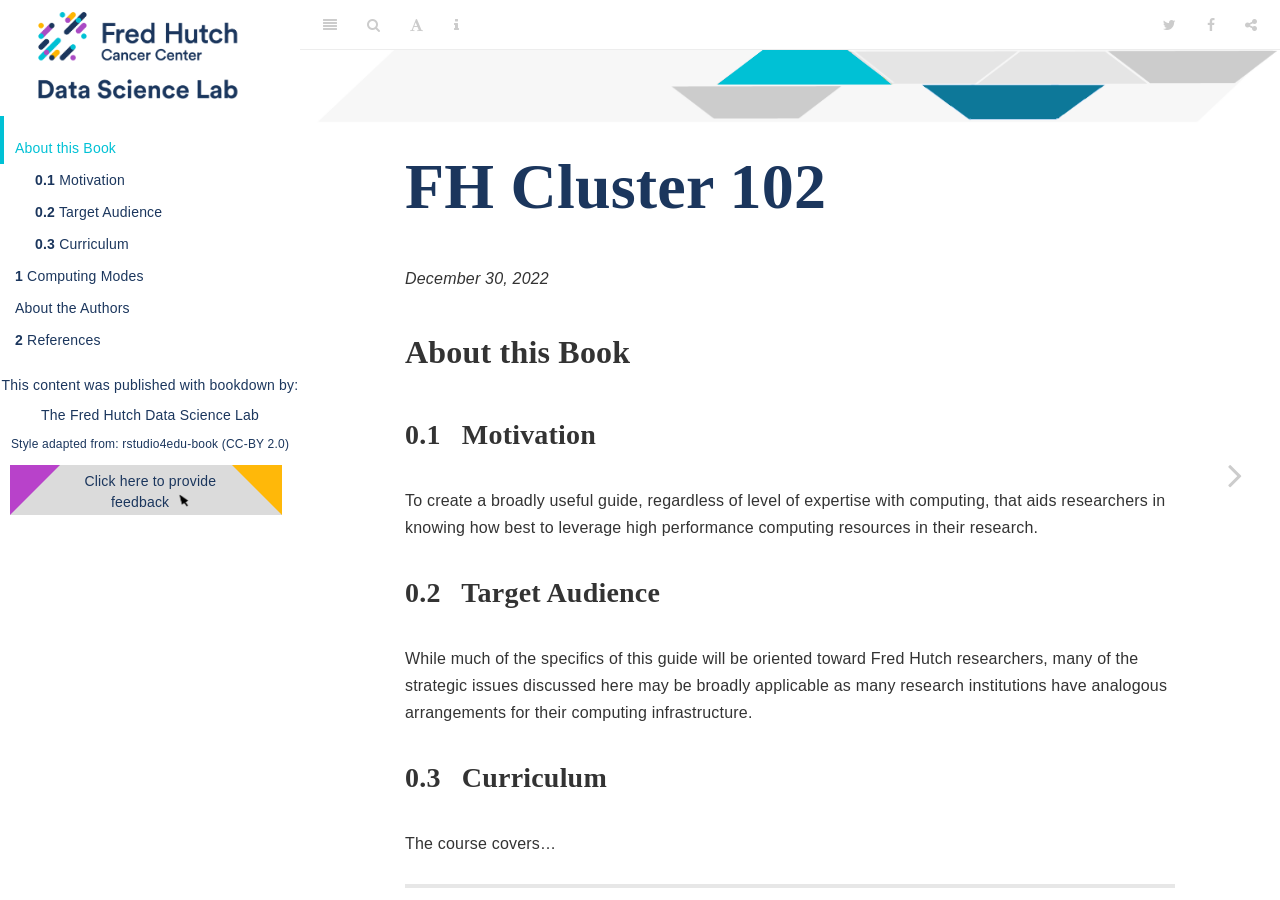
==== commit 211548b0: "Render bookdown" ====
--- a/docs/index.html
+++ b/docs/index.html
@@ -4,33 +4,34 @@
 
   <meta charset="utf-8" />
   <meta http-equiv="X-UA-Compatible" content="IE=edge" />
-  <title>Course Name</title>
-  <meta name="description" content="Description about Course/Book." />
+  <title>FH Cluster 102</title>
+  <meta name="description" content="A guide for effective use of high performance computing resources for research." />
   <meta name="generator" content="bookdown 0.24 and GitBook 2.6.7" />
 
-  <meta property="og:title" content="Course Name" />
+  <meta property="og:title" content="FH Cluster 102" />
   <meta property="og:type" content="book" />
   
   
-  <meta property="og:description" content="Description about Course/Book." />
+  <meta property="og:description" content="A guide for effective use of high performance computing resources for research." />
   
 
   <meta name="twitter:card" content="summary" />
-  <meta name="twitter:title" content="Course Name" />
-  
-  <meta name="twitter:description" content="Description about Course/Book." />
-  
-
-
-
+  <meta name="twitter:title" content="FH Cluster 102" />
+  
+  <meta name="twitter:description" content="A guide for effective use of high performance computing resources for research." />
+  
+
+
+
+<meta name="date" content="2022-12-30" />
 
   <meta name="viewport" content="width=device-width, initial-scale=1" />
   <meta name="apple-mobile-web-app-capable" content="yes" />
   <meta name="apple-mobile-web-app-status-bar-style" content="black" />
   
-  <link rel="shortcut icon" href="assets/dasl_favicon.ico" type="image/x-icon" />
-
-<link rel="next" href="introduction.html"/>
+  <link rel="shortcut icon" href="assets/favicon.ico" type="image/x-icon" />
+
+<link rel="next" href="computing-modes.html"/>
 <script src="libs/header-attrs-2.10/header-attrs.js"></script>
 <script src="libs/jquery-3.6.0/jquery-3.6.0.min.js"></script>
 <script src="https://cdn.jsdelivr.net/npm/fuse.js@6.4.6/dist/fuse.min.js"></script>
@@ -53,92 +54,7 @@
 <script src="libs/anchor-sections-1.0.1/anchor-sections.js"></script>
 
 
-<style type="text/css">
-pre > code.sourceCode { white-space: pre; position: relative; }
-pre > code.sourceCode > span { display: inline-block; line-height: 1.25; }
-pre > code.sourceCode > span:empty { height: 1.2em; }
-.sourceCode { overflow: visible; }
-code.sourceCode > span { color: inherit; text-decoration: inherit; }
-pre.sourceCode { margin: 0; }
-@media screen {
-div.sourceCode { overflow: auto; }
-}
-@media print {
-pre > code.sourceCode { white-space: pre-wrap; }
-pre > code.sourceCode > span { text-indent: -5em; padding-left: 5em; }
-}
-pre.numberSource code
-  { counter-reset: source-line 0; }
-pre.numberSource code > span
-  { position: relative; left: -4em; counter-increment: source-line; }
-pre.numberSource code > span > a:first-child::before
-  { content: counter(source-line);
-    position: relative; left: -1em; text-align: right; vertical-align: baseline;
-    border: none; display: inline-block;
-    -webkit-touch-callout: none; -webkit-user-select: none;
-    -khtml-user-select: none; -moz-user-select: none;
-    -ms-user-select: none; user-select: none;
-    padding: 0 4px; width: 4em;
-    color: #aaaaaa;
-  }
-pre.numberSource { margin-left: 3em; border-left: 1px solid #aaaaaa;  padding-left: 4px; }
-div.sourceCode
-  {  background-color: #f8f8f8; }
-@media screen {
-pre > code.sourceCode > span > a:first-child::before { text-decoration: underline; }
-}
-code span.al { color: #ef2929; } /* Alert */
-code span.an { color: #8f5902; font-weight: bold; font-style: italic; } /* Annotation */
-code span.at { color: #c4a000; } /* Attribute */
-code span.bn { color: #0000cf; } /* BaseN */
-code span.cf { color: #204a87; font-weight: bold; } /* ControlFlow */
-code span.ch { color: #4e9a06; } /* Char */
-code span.cn { color: #000000; } /* Constant */
-code span.co { color: #8f5902; font-style: italic; } /* Comment */
-code span.cv { color: #8f5902; font-weight: bold; font-style: italic; } /* CommentVar */
-code span.do { color: #8f5902; font-weight: bold; font-style: italic; } /* Documentation */
-code span.dt { color: #204a87; } /* DataType */
-code span.dv { color: #0000cf; } /* DecVal */
-code span.er { color: #a40000; font-weight: bold; } /* Error */
-code span.ex { } /* Extension */
-code span.fl { color: #0000cf; } /* Float */
-code span.fu { color: #000000; } /* Function */
-code span.im { } /* Import */
-code span.in { color: #8f5902; font-weight: bold; font-style: italic; } /* Information */
-code span.kw { color: #204a87; font-weight: bold; } /* Keyword */
-code span.op { color: #ce5c00; font-weight: bold; } /* Operator */
-code span.ot { color: #8f5902; } /* Other */
-code span.pp { color: #8f5902; font-style: italic; } /* Preprocessor */
-code span.sc { color: #000000; } /* SpecialChar */
-code span.ss { color: #4e9a06; } /* SpecialString */
-code span.st { color: #4e9a06; } /* String */
-code span.va { color: #000000; } /* Variable */
-code span.vs { color: #4e9a06; } /* VerbatimString */
-code span.wa { color: #8f5902; font-weight: bold; font-style: italic; } /* Warning */
-</style>
-
-<style type="text/css">
-/* Used with Pandoc 2.11+ new --citeproc when CSL is used */
-div.csl-bib-body { }
-div.csl-entry {
-  clear: both;
-}
-.hanging div.csl-entry {
-  margin-left:2em;
-  text-indent:-2em;
-}
-div.csl-left-margin {
-  min-width:2em;
-  float:left;
-}
-div.csl-right-inline {
-  margin-left:2em;
-  padding-left:1em;
-}
-div.csl-indent {
-  margin-left: 2em;
-}
-</style>
+
 
 <link rel="stylesheet" href="assets/style.css" type="text/css" />
 </head>
@@ -153,59 +69,34 @@
       <nav role="navigation">
 
 <ul class="summary">
-<a href="http://jhudatascience.org/"><img src="https://jhudatascience.org/images/dasl.png" style=" width: 80%; padding-left: 40px; padding-top: 8px; vertical-align: top "</a>
+<a href="https://hutchdatascience.org/" target="_blank"><img src="assets/big-dasl-stacked.png" style="width: 80%; padding-left: 34px; padding-top: 8px;"</a>
 
 <li class="divider"></li>
-<li class="chapter" data-level="" data-path="index.html"><a href="index.html"><i class="fa fa-check"></i>About this Course</a>
+<li class="chapter" data-level="" data-path="index.html"><a href="index.html"><i class="fa fa-check"></i>About this Book</a>
 <ul>
-<li class="chapter" data-level="0.1" data-path="index.html"><a href="index.html#available-course-formats"><i class="fa fa-check"></i><b>0.1</b> Available course formats</a></li>
+<li class="chapter" data-level="0.1" data-path="index.html"><a href="index.html#motivation"><i class="fa fa-check"></i><b>0.1</b> Motivation</a></li>
+<li class="chapter" data-level="0.2" data-path="index.html"><a href="index.html#target-audience"><i class="fa fa-check"></i><b>0.2</b> Target Audience</a></li>
+<li class="chapter" data-level="0.3" data-path="index.html"><a href="index.html#curriculum"><i class="fa fa-check"></i><b>0.3</b> Curriculum</a></li>
 </ul></li>
-<li class="chapter" data-level="1" data-path="introduction.html"><a href="introduction.html"><i class="fa fa-check"></i><b>1</b> Introduction</a>
+<li class="chapter" data-level="1" data-path="computing-modes.html"><a href="computing-modes.html"><i class="fa fa-check"></i><b>1</b> Computing Modes</a>
 <ul>
-<li class="chapter" data-level="1.1" data-path="introduction.html"><a href="introduction.html#motivation"><i class="fa fa-check"></i><b>1.1</b> Motivation</a></li>
-<li class="chapter" data-level="1.2" data-path="introduction.html"><a href="introduction.html#target-audience"><i class="fa fa-check"></i><b>1.2</b> Target Audience</a></li>
-<li class="chapter" data-level="1.3" data-path="introduction.html"><a href="introduction.html#curriculum"><i class="fa fa-check"></i><b>1.3</b> Curriculum</a></li>
+<li class="chapter" data-level="1.1" data-path="computing-modes.html"><a href="computing-modes.html#rhino-login-nodes"><i class="fa fa-check"></i><b>1.1</b> Rhino (Login Nodes)</a></li>
+<li class="chapter" data-level="1.2" data-path="computing-modes.html"><a href="computing-modes.html#grabnode"><i class="fa fa-check"></i><b>1.2</b> <code>Grabnode</code></a></li>
+<li class="chapter" data-level="1.3" data-path="computing-modes.html"><a href="computing-modes.html#slurm-s-commands"><i class="fa fa-check"></i><b>1.3</b> SLURM (S-commands)</a></li>
+<li class="chapter" data-level="1.4" data-path="computing-modes.html"><a href="computing-modes.html#workflow-managers"><i class="fa fa-check"></i><b>1.4</b> Workflow managers</a>
+<ul>
+<li class="chapter" data-level="1.4.1" data-path="computing-modes.html"><a href="computing-modes.html#cromwell"><i class="fa fa-check"></i><b>1.4.1</b> Cromwell</a></li>
+<li class="chapter" data-level="1.4.2" data-path="computing-modes.html"><a href="computing-modes.html#nextflow"><i class="fa fa-check"></i><b>1.4.2</b> Nextflow</a></li>
 </ul></li>
-<li class="chapter" data-level="2" data-path="a-new-chapter.html"><a href="a-new-chapter.html"><i class="fa fa-check"></i><b>2</b> A new chapter</a>
-<ul>
-<li class="chapter" data-level="2.1" data-path="a-new-chapter.html"><a href="a-new-chapter.html#learning-objectives"><i class="fa fa-check"></i><b>2.1</b> Learning Objectives</a></li>
-<li class="chapter" data-level="2.2" data-path="a-new-chapter.html"><a href="a-new-chapter.html#libraries"><i class="fa fa-check"></i><b>2.2</b> Libraries</a></li>
-<li class="chapter" data-level="2.3" data-path="a-new-chapter.html"><a href="a-new-chapter.html#topic-of-section"><i class="fa fa-check"></i><b>2.3</b> Topic of Section</a>
-<ul>
-<li class="chapter" data-level="2.3.1" data-path="a-new-chapter.html"><a href="a-new-chapter.html#subtopic"><i class="fa fa-check"></i><b>2.3.1</b> Subtopic</a></li>
-</ul></li>
-<li class="chapter" data-level="2.4" data-path="a-new-chapter.html"><a href="a-new-chapter.html#code-examples"><i class="fa fa-check"></i><b>2.4</b> Code examples</a></li>
-<li class="chapter" data-level="2.5" data-path="a-new-chapter.html"><a href="a-new-chapter.html#image-example"><i class="fa fa-check"></i><b>2.5</b> Image example</a></li>
-<li class="chapter" data-level="2.6" data-path="a-new-chapter.html"><a href="a-new-chapter.html#video-examples"><i class="fa fa-check"></i><b>2.6</b> Video examples</a>
-<ul>
-<li class="chapter" data-level="2.6.1" data-path="a-new-chapter.html"><a href="a-new-chapter.html#using-knitr"><i class="fa fa-check"></i><b>2.6.1</b> Using <code>knitr</code></a></li>
-<li class="chapter" data-level="2.6.2" data-path="a-new-chapter.html"><a href="a-new-chapter.html#using-html"><i class="fa fa-check"></i><b>2.6.2</b> Using HTML</a></li>
-</ul></li>
-<li class="chapter" data-level="2.7" data-path="a-new-chapter.html"><a href="a-new-chapter.html#file-examples"><i class="fa fa-check"></i><b>2.7</b> File examples</a>
-<ul>
-<li class="chapter" data-level="2.7.1" data-path="a-new-chapter.html"><a href="a-new-chapter.html#using-knitr-1"><i class="fa fa-check"></i><b>2.7.1</b> Using <code>knitr</code></a></li>
-<li class="chapter" data-level="2.7.2" data-path="a-new-chapter.html"><a href="a-new-chapter.html#using-html-1"><i class="fa fa-check"></i><b>2.7.2</b> Using HTML</a></li>
-</ul></li>
-<li class="chapter" data-level="2.8" data-path="a-new-chapter.html"><a href="a-new-chapter.html#website-examples"><i class="fa fa-check"></i><b>2.8</b> Website Examples</a>
-<ul>
-<li class="chapter" data-level="2.8.1" data-path="a-new-chapter.html"><a href="a-new-chapter.html#using-knitr-2"><i class="fa fa-check"></i><b>2.8.1</b> Using <code>knitr</code></a></li>
-<li class="chapter" data-level="2.8.2" data-path="a-new-chapter.html"><a href="a-new-chapter.html#using-html-2"><i class="fa fa-check"></i><b>2.8.2</b> Using HTML</a></li>
-</ul></li>
-<li class="chapter" data-level="2.9" data-path="a-new-chapter.html"><a href="a-new-chapter.html#citation-examples"><i class="fa fa-check"></i><b>2.9</b> Citation examples</a></li>
-<li class="chapter" data-level="2.10" data-path="a-new-chapter.html"><a href="a-new-chapter.html#stylized-boxes"><i class="fa fa-check"></i><b>2.10</b> Stylized boxes</a>
-<ul>
-<li class="chapter" data-level="2.10.1" data-path="a-new-chapter.html"><a href="a-new-chapter.html#using-rmarkdown-container-syntax"><i class="fa fa-check"></i><b>2.10.1</b> Using <code>rmarkdown</code> container syntax</a></li>
-<li class="chapter" data-level="2.10.2" data-path="a-new-chapter.html"><a href="a-new-chapter.html#using-html-3"><i class="fa fa-check"></i><b>2.10.2</b> Using HTML</a></li>
-</ul></li>
-<li class="chapter" data-level="2.11" data-path="a-new-chapter.html"><a href="a-new-chapter.html#dropdown-summaries"><i class="fa fa-check"></i><b>2.11</b> Dropdown summaries</a></li>
-<li class="chapter" data-level="2.12" data-path="a-new-chapter.html"><a href="a-new-chapter.html#print-out-session-info"><i class="fa fa-check"></i><b>2.12</b> Print out session info</a></li>
+<li class="chapter" data-level="1.5" data-path="computing-modes.html"><a href="computing-modes.html#cloud-computing"><i class="fa fa-check"></i><b>1.5</b> Cloud computing</a></li>
 </ul></li>
 <li class="chapter" data-level="" data-path="about-the-authors.html"><a href="about-the-authors.html"><i class="fa fa-check"></i>About the Authors</a></li>
-<li class="chapter" data-level="3" data-path="references.html"><a href="references.html"><i class="fa fa-check"></i><b>3</b> References</a></li>
+<li class="chapter" data-level="2" data-path="references.html"><a href="references.html"><i class="fa fa-check"></i><b>2</b> References</a></li>
 <li class="divider"></li>
-<p style="text-align:center;"> <a href="https://github.com/jhudsl/OTTR_Template" target="blank" > This content was published with</a> <a href="https://bookdown.org/" target="blank"> bookdown by:</a> </p>
-<p style="text-align:center;"> <a href="http://jhudatascience.org/"> The Johns Hopkins Data Science Lab </a></p>
+<p style="text-align:center;"> <a href="https://github.com/jhudsl/OTTR_Template" target="blank" > This content was published with</a> <a href="https://bookdown.org/" target="blank"> bookdown by: </a> </p>
+<p style="text-align:center;"> <a href="https://hutchdatascience.org/"> The Fred Hutch Data Science Lab </a></p>
 <p style="text-align:center; font-size: 12px;"> <a href="https://github.com/rstudio4edu/rstudio4edu-book/"> Style adapted from: rstudio4edu-book </a> <a href ="https://creativecommons.org/licenses/by/2.0/"> (CC-BY 2.0) </a></p>
+<p style="padding-left: 40px;"><div class="trapezoid" style = "padding-left: 40px;"><span>  <a href="https://forms.gle/W6Mg4rzuMK6Yk3Am8"> Click here to provide feedback</a> <img src="assets/itcr_arrow.png" style=" width: 10%" ></span></div></p>
 </ul>
 
       </nav>
@@ -215,7 +106,7 @@
       <div class="body-inner">
         <div class="book-header" role="navigation">
           <h1>
-            <i class="fa fa-circle-o-notch fa-spin"></i><a href="./">Course Name</a>
+            <i class="fa fa-circle-o-notch fa-spin"></i><a href="./">FH Cluster 102</a>
           </h1>
         </div>
 
@@ -224,32 +115,34 @@
 
             <section class="normal" id="section-">
 <head>
-  <meta name="viewport" content="width=device-width,minimum-scale=1.0,maximum-scale=1.0,initial-scale=1.0">
+  <meta name="viewport" content="width=device-width,minimum-scale=1.0,maximum-scale=10.0,initial-scale=1.0">
   <!--script src="https://kit.fontawesome.com/6a26f47516.js"></script-->
   <!--<script src="assets/hideOutput.js"></script>-->
   <link href="assets/style.css" rel="stylesheet">
 </head>
-
-
-
-<div class="hero-image-container">
-  <img class= "hero-image" src= "https://github.com/jhudsl/OTTR_Template/raw/main/assets/dasl_thin_main_image.png">
+        
+
+
+<div class="hero-image-container"> 
+  <img class= "hero-image" src="assets/dasl_thin_main_image.png">
 </div>
 <div id="header">
-<h1 class="title">Course Name</h1>
-<p class="date"><em>November, 2022</em></p>
-</div>
-<div id="about-this-course" class="section level1 unnumbered">
-<h1>About this Course</h1>
-<div id="available-course-formats" class="section level2" number="0.1">
-<h2><span class="header-section-number">0.1</span> Available course formats</h2>
-<p>This course is available in multiple formats which allows you to take it in the way that best suites your needs. You can take it for certificate which can be for free or fee.</p>
-<ul>
-<li>The material for this course can be viewed without login requirement on this <a href="LINK%20HERE">Bookdown website</a>. This format might be most appropriate for you if you rely on screen-reader technology.</li>
-<li>This course can be taken for <a href="LINK%20HERE">free certification through Leanpub</a>.</li>
-<li>This course can be taken on <a href="LINK%20HERE">Coursera for certification here</a> (but it is not available for free on Coursera).</li>
-<li>Our courses are open source, you can find the <a href="LINK%20HERE">source material for this course on GitHub</a>.</li>
-</ul>
+<h1 class="title">FH Cluster 102</h1>
+<p class="date"><em>December 30, 2022</em></p>
+</div>
+<div id="about-this-book" class="section level1 unnumbered">
+<h1>About this Book</h1>
+<div id="motivation" class="section level2" number="0.1">
+<h2><span class="header-section-number">0.1</span> Motivation</h2>
+<p>To create a broadly useful guide, regardless of level of expertise with computing, that aids researchers in knowing how best to leverage high performance computing resources in their research.</p>
+</div>
+<div id="target-audience" class="section level2" number="0.2">
+<h2><span class="header-section-number">0.2</span> Target Audience</h2>
+<p>While much of the specifics of this guide will be oriented toward Fred Hutch researchers, many of the strategic issues discussed here may be broadly applicable as many research institutions have analogous arrangements for their computing infrastructure.</p>
+</div>
+<div id="curriculum" class="section level2" number="0.3">
+<h2><span class="header-section-number">0.3</span> Curriculum</h2>
+<p>The course covers…</p>
 
 </div>
 </div>
@@ -259,6 +152,7 @@
       All illustrations <a href="https://creativecommons.org/licenses/by/4.0/">CC-BY. </a>
       <br>
       All other materials <a href= "https://creativecommons.org/licenses/by/4.0/"> CC-BY </a> unless noted otherwise.
+      <a href="https://hutchdatascience.org/" target="_blank"><img src="https://hutchdatascience.org/images/crazy-idea-wide.png" style="width: 80%; padding-left: 15px; padding-top: 8px;"</a>
   </div>
 </center>
             </section>
@@ -267,7 +161,7 @@
         </div>
       </div>
 
-<a href="introduction.html" class="navigation navigation-next navigation-unique" aria-label="Next page"><i class="fa fa-angle-right"></i></a>
+<a href="computing-modes.html" class="navigation navigation-next navigation-unique" aria-label="Next page"><i class="fa fa-angle-right"></i></a>
     </div>
   </div>
 <script src="libs/gitbook-2.6.7/js/app.min.js"></script>
--- a/docs/assets/style.css
+++ b/docs/assets/style.css
@@ -1,4 +1,4 @@
-@import url('https://fonts.googleapis.com/css?family=Abril+Fatface|Karla:400,400i,700,700i|Lora:400,400i,700,700i&display=swap');
+@import url('https://fonts.googleapis.com/css?family=Abril+Fatface|Arimo:400,400i,700,700i|Tinos:400,400i,700,700i&display=swap');
 
 p.caption {
   color: #777;
@@ -43,18 +43,18 @@
 /* ------------Links------------------ */
 
 .book .book-body .page-wrapper .page-inner section.normal a {
-  color: #68ace5;
+  color: #00C1D5;
 }
 
 
 /*------------- Body and header text---------------- */
 
 .book.font-family-1 {
-  font-family: 'Karla', arial, sans-serif;
+  font-family: Arial, 'Arimo', sans-serif;
 }
 
 h1, h2, h3, h4 {
-  font-family: 'Lora', arial, sans-serif;
+  font-family: 'Times New Roman', 'Tinos', serif;
 }
 
 
@@ -69,16 +69,16 @@
 }
 
 .title {
-  font-family: 'Lora';
+  font-family: 'Times New Roman', 'Tinos', serif;
   font-size: 4em !important;
-  color: #012d72;
+  color: #1B365D;
   margin-top: 0.275em !important;
   margin-bottom: 0.35em !important;
 }
 
 .subtitle {
-  font-family: 'Lora';
-  color: #0b8d96;
+  font-family: 'Times New Roman', 'Tinos', serif;
+  color: #1B365D;
 }
 
 
@@ -99,7 +99,7 @@
 */
 
 .section.level1 > p:first-of-type:first-letter { /*drop cap for first p beneath level 1 headers only within class .section*/
-  color: #012d72;
+  color: #1B365D;
   float: left;
   font-family: 'Abril Fatface', serif;
   font-size: 7em;
@@ -138,11 +138,11 @@
 /*---color of links in TOC----*/
 
 .book .book-summary a {
-color: #012d72
+color: #1B365D
 }
 
 .summary{
-  font-family: 'Karla', sans-serif;
+  font-family: Arial, 'Arimo', sans-serif;
 }
 
 /* all TOC list items, basically */
@@ -152,18 +152,36 @@
   padding-bottom: 8px;
   padding-left: 15px;
   padding-right: 15px;
-  color: #012d72;
+  color: #1B365D;
 }
 
 .summary a:hover {
-  color: #68ace5 !important;
+  color: #00C1D5 !important;
 }
 
 .book .book-summary ul.summary li.active>a { /*active TOC links*/
-  color: #68ace5 !important;
+  color: #00C1D5 !important;
   border-left: solid 4px;
-  border-color: #68ace5;
+  border-color: #00C1D5;
   padding-left: 11px !important;
+}
+
+.trapezoid {
+  width: 132px;
+  text-align: center;
+  position: relative;
+    left: 10px;
+  border-right: 50px solid #ffb809;
+  border-bottom: 50px solid #dbdbdb;
+  border-left: 50px solid #b842ca;
+  box-sizing: content-box;
+}
+.trapezoid span {
+  position: absolute;
+  top: 8px;
+  bottom: 5px;
+  left: 5%;
+  color: #dbdbdb;
 }
 
 
@@ -246,11 +264,18 @@
   width: 50%;
 }
 
+.click_to_expand_block {
+    padding: 1em;
+    padding-top: .5em;
+    border: 1px grey;
+    background: #E8E8E8;
+    color: black;
+}
 
 /* Sidebar formating --------------------------------------------*/
 /* from r-pkgs.org*/
 
-div.notice, div.warning, div.github, div.dictionary, div.reflection {
+div.notice, div.warning, div.github, div.dictionary, div.reflection, div.question, div.ethics{
   padding: 1em;
   margin: 1em 0;
   padding-left: 100px;
@@ -258,50 +283,159 @@
   background-repeat: no-repeat;
 }
 
+ div.motivations, div.question_box, div.data, div.money, div.plan, div.submit{
+  padding: 1em;
+  padding-left: 100px;
+  min-height: 55px;
+  background-repeat: no-repeat;
+}
+
+div.motivations{
+  background-size: 70px;
+  background-position: 15px center;
+  background-repeat: no-repeat;
+  background-image: url("../assets/box_images/motivations.png");
+  display:flex;
+  align-items:center;
+}
+
+div.question_box{
+  background-size: 70px;
+  background-position: 15px center;
+  background-repeat: no-repeat;
+  background-image: url("../assets/box_images/question_box.png");
+  display:flex;
+  align-items:center;
+}
+
+div.data{
+  background-size: 70px;
+  background-position: 15px center;
+  background-repeat: no-repeat;
+  background-image: url("../assets/box_images/data.png");
+  display:flex;
+  align-items:center;
+}
+
+div.money{
+  background-size: 70px;
+  background-position: 15px center;
+  background-repeat: no-repeat;
+  background-image: url("../assets/box_images/money.png");
+  display:flex;
+  align-items:center;
+}
+
+div.plan{
+  background-size: 70px;
+  background-position: 15px center;
+  background-repeat: no-repeat;
+  background-image: url("../assets/box_images/plan.png");
+  display:flex;
+  align-items:center;
+}
+
+div.submit{
+  background-size: 70px;
+  background-position: 15px center;
+  background-repeat: no-repeat;
+  background-image: url("../assets/box_images/submit.png");
+  display:flex;
+  align-items:center;
+}
+
+div.question{
+  background-size: 70px;
+  background-position: 15px center;
+  background-color: #e8ebee;
+  background-repeat: no-repeat;
+  background-image: url("../assets/box_images/question.png");
+  display:flex;
+  align-items:center;
+  border: 4px #00C1D5;
+  border-style: solid;
+  font-size: 20px;
+  font-weight: bold;
+}
+
+div.ethics{
+  background-size: 70px;
+  background-position: 15px center;
+  background-color: #e8ebee;
+  background-image: url("../assets/box_images/justice.png");
+  border: 4px #b842ca;
+  border-style: solid;
+}
+
+
 div.notice{
-  border: 4px #68ace5;
-  border-style: solid;
   background-size: 70px;
   background-position: 15px center;
   background-color: #e8ebee;
   background-image: url("../assets/box_images/note.png");
-}
-
+  border: 4px #00C1D5;
+  border-style: solid;
+}
 
 div.warning{
+  background-size: 70px;
+  background-position: 15px center;
+  background-color: #e8ebee;
+  background-image: url("../assets/box_images/warning.png");
   border: 4px #e0471c;
   border-style: solid;
-  background-size: 70px;
-  background-position: 15px center;
-  background-color: #e8ebee;
-  background-image: url("../assets/box_images/warning.png");
 }
 
 div.github{
+
+  background-size: 70px;
+  background-position: 15px center;
+  background-color: #e8ebee;
+  background-image: url("../assets/box_images/github.png");
   border: 4px #000000;
   border-style: solid;
-  background-size: 70px;
-  background-position: 15px center;
-  background-color: #e8ebee;
-  background-image: url("../assets/box_images/github.png");
-}
+}
+
 
 div.dictionary{
-  border: 4px #68ace5;
-  border-style: solid;
   background-size: 70px;
   background-position: 15px center;
   background-color: #e8ebee;
   background-image: url("../assets/box_images/dictionary.png");
-}
-
+  border: 4px black;
+  border-style: solid;
+}
+
+
+div.dictionary_long{
+  padding: 1em;
+  padding-top: 20px;
+  padding-left: 100px;
+  min-height: 180px;
+  background-size: 70px;
+  background-color: #e8ebee;
+  background-image: url("../assets/box_images/dictionary.png");
+  background-repeat: no-repeat;
+  background-position: top 70px left 20px;
+  border: 4px black;
+  border-style: solid;
+}
 div.reflection{
-  border: 4px #68ace5;
-  border-style: solid;
   background-size: 90px;
   background-position: 15px center;
   background-color: #e8ebee;
   background-image: url("../assets/box_images/thinking_face.png");
+  border: 4px #00C1D5;
+  border-style: solid;
+}
+
+div.blackbox{
+  padding: 1em;
+  margin: 1em 0;
+  min-height: 120px;
+  border: 4px #000000;
+  border-style: solid;
+  outline: 5px solid #ffb808;
 }
 
 
@@ -424,7 +558,30 @@
 /* Footer */
 
 .footer {
-  font-family: "Lora", serif;
+  font-family: 'Times New Roman', 'Tinos', serif;
   font-size: .85em;
   color: #193a5c;
 }
+
+/* AnVIL style */
+/* Things above this comment should be identical to OTTR_Template style.css */
+/* Things below this comment are AnVIL customizations */
+
+.hero-image-container {
+  height: 100px;
+}
+
+.page-inner {
+  padding-top: 60px !important;
+}
+
+.book .book-body .page-wrapper .page-inner section.normal h1,
+.book .book-body .page-wrapper .page-inner section.normal h2,
+.book .book-body .page-wrapper .page-inner section.normal h3,
+.book .book-body .page-wrapper .page-inner section.normal h4,
+.book .book-body .page-wrapper .page-inner section.normal h5,
+.book .book-body .page-wrapper .page-inner section.normal h6 {
+    margin-top: 1em;
+    margin-bottom: 1em;
+}
+
--- a/docs/assets/style.css
+++ b/docs/assets/style.css
@@ -1,4 +1,4 @@
-@import url('https://fonts.googleapis.com/css?family=Abril+Fatface|Karla:400,400i,700,700i|Lora:400,400i,700,700i&display=swap');
+@import url('https://fonts.googleapis.com/css?family=Abril+Fatface|Arimo:400,400i,700,700i|Tinos:400,400i,700,700i&display=swap');
 
 p.caption {
   color: #777;
@@ -43,18 +43,18 @@
 /* ------------Links------------------ */
 
 .book .book-body .page-wrapper .page-inner section.normal a {
-  color: #68ace5;
+  color: #00C1D5;
 }
 
 
 /*------------- Body and header text---------------- */
 
 .book.font-family-1 {
-  font-family: 'Karla', arial, sans-serif;
+  font-family: Arial, 'Arimo', sans-serif;
 }
 
 h1, h2, h3, h4 {
-  font-family: 'Lora', arial, sans-serif;
+  font-family: 'Times New Roman', 'Tinos', serif;
 }
 
 
@@ -69,16 +69,16 @@
 }
 
 .title {
-  font-family: 'Lora';
+  font-family: 'Times New Roman', 'Tinos', serif;
   font-size: 4em !important;
-  color: #012d72;
+  color: #1B365D;
   margin-top: 0.275em !important;
   margin-bottom: 0.35em !important;
 }
 
 .subtitle {
-  font-family: 'Lora';
-  color: #0b8d96;
+  font-family: 'Times New Roman', 'Tinos', serif;
+  color: #1B365D;
 }
 
 
@@ -99,7 +99,7 @@
 */
 
 .section.level1 > p:first-of-type:first-letter { /*drop cap for first p beneath level 1 headers only within class .section*/
-  color: #012d72;
+  color: #1B365D;
   float: left;
   font-family: 'Abril Fatface', serif;
   font-size: 7em;
@@ -138,11 +138,11 @@
 /*---color of links in TOC----*/
 
 .book .book-summary a {
-color: #012d72
+color: #1B365D
 }
 
 .summary{
-  font-family: 'Karla', sans-serif;
+  font-family: Arial, 'Arimo', sans-serif;
 }
 
 /* all TOC list items, basically */
@@ -152,18 +152,36 @@
   padding-bottom: 8px;
   padding-left: 15px;
   padding-right: 15px;
-  color: #012d72;
+  color: #1B365D;
 }
 
 .summary a:hover {
-  color: #68ace5 !important;
+  color: #00C1D5 !important;
 }
 
 .book .book-summary ul.summary li.active>a { /*active TOC links*/
-  color: #68ace5 !important;
+  color: #00C1D5 !important;
   border-left: solid 4px;
-  border-color: #68ace5;
+  border-color: #00C1D5;
   padding-left: 11px !important;
+}
+
+.trapezoid {
+  width: 132px;
+  text-align: center;
+  position: relative;
+    left: 10px;
+  border-right: 50px solid #ffb809;
+  border-bottom: 50px solid #dbdbdb;
+  border-left: 50px solid #b842ca;
+  box-sizing: content-box;
+}
+.trapezoid span {
+  position: absolute;
+  top: 8px;
+  bottom: 5px;
+  left: 5%;
+  color: #dbdbdb;
 }
 
 
@@ -246,11 +264,18 @@
   width: 50%;
 }
 
+.click_to_expand_block {
+    padding: 1em;
+    padding-top: .5em;
+    border: 1px grey;
+    background: #E8E8E8;
+    color: black;
+}
 
 /* Sidebar formating --------------------------------------------*/
 /* from r-pkgs.org*/
 
-div.notice, div.warning, div.github, div.dictionary, div.reflection {
+div.notice, div.warning, div.github, div.dictionary, div.reflection, div.question, div.ethics{
   padding: 1em;
   margin: 1em 0;
   padding-left: 100px;
@@ -258,50 +283,159 @@
   background-repeat: no-repeat;
 }
 
+ div.motivations, div.question_box, div.data, div.money, div.plan, div.submit{
+  padding: 1em;
+  padding-left: 100px;
+  min-height: 55px;
+  background-repeat: no-repeat;
+}
+
+div.motivations{
+  background-size: 70px;
+  background-position: 15px center;
+  background-repeat: no-repeat;
+  background-image: url("../assets/box_images/motivations.png");
+  display:flex;
+  align-items:center;
+}
+
+div.question_box{
+  background-size: 70px;
+  background-position: 15px center;
+  background-repeat: no-repeat;
+  background-image: url("../assets/box_images/question_box.png");
+  display:flex;
+  align-items:center;
+}
+
+div.data{
+  background-size: 70px;
+  background-position: 15px center;
+  background-repeat: no-repeat;
+  background-image: url("../assets/box_images/data.png");
+  display:flex;
+  align-items:center;
+}
+
+div.money{
+  background-size: 70px;
+  background-position: 15px center;
+  background-repeat: no-repeat;
+  background-image: url("../assets/box_images/money.png");
+  display:flex;
+  align-items:center;
+}
+
+div.plan{
+  background-size: 70px;
+  background-position: 15px center;
+  background-repeat: no-repeat;
+  background-image: url("../assets/box_images/plan.png");
+  display:flex;
+  align-items:center;
+}
+
+div.submit{
+  background-size: 70px;
+  background-position: 15px center;
+  background-repeat: no-repeat;
+  background-image: url("../assets/box_images/submit.png");
+  display:flex;
+  align-items:center;
+}
+
+div.question{
+  background-size: 70px;
+  background-position: 15px center;
+  background-color: #e8ebee;
+  background-repeat: no-repeat;
+  background-image: url("../assets/box_images/question.png");
+  display:flex;
+  align-items:center;
+  border: 4px #00C1D5;
+  border-style: solid;
+  font-size: 20px;
+  font-weight: bold;
+}
+
+div.ethics{
+  background-size: 70px;
+  background-position: 15px center;
+  background-color: #e8ebee;
+  background-image: url("../assets/box_images/justice.png");
+  border: 4px #b842ca;
+  border-style: solid;
+}
+
+
 div.notice{
-  border: 4px #68ace5;
-  border-style: solid;
   background-size: 70px;
   background-position: 15px center;
   background-color: #e8ebee;
   background-image: url("../assets/box_images/note.png");
-}
-
+  border: 4px #00C1D5;
+  border-style: solid;
+}
 
 div.warning{
+  background-size: 70px;
+  background-position: 15px center;
+  background-color: #e8ebee;
+  background-image: url("../assets/box_images/warning.png");
   border: 4px #e0471c;
   border-style: solid;
-  background-size: 70px;
-  background-position: 15px center;
-  background-color: #e8ebee;
-  background-image: url("../assets/box_images/warning.png");
 }
 
 div.github{
+
+  background-size: 70px;
+  background-position: 15px center;
+  background-color: #e8ebee;
+  background-image: url("../assets/box_images/github.png");
   border: 4px #000000;
   border-style: solid;
-  background-size: 70px;
-  background-position: 15px center;
-  background-color: #e8ebee;
-  background-image: url("../assets/box_images/github.png");
-}
+}
+
 
 div.dictionary{
-  border: 4px #68ace5;
-  border-style: solid;
   background-size: 70px;
   background-position: 15px center;
   background-color: #e8ebee;
   background-image: url("../assets/box_images/dictionary.png");
-}
-
+  border: 4px black;
+  border-style: solid;
+}
+
+
+div.dictionary_long{
+  padding: 1em;
+  padding-top: 20px;
+  padding-left: 100px;
+  min-height: 180px;
+  background-size: 70px;
+  background-color: #e8ebee;
+  background-image: url("../assets/box_images/dictionary.png");
+  background-repeat: no-repeat;
+  background-position: top 70px left 20px;
+  border: 4px black;
+  border-style: solid;
+}
 div.reflection{
-  border: 4px #68ace5;
-  border-style: solid;
   background-size: 90px;
   background-position: 15px center;
   background-color: #e8ebee;
   background-image: url("../assets/box_images/thinking_face.png");
+  border: 4px #00C1D5;
+  border-style: solid;
+}
+
+div.blackbox{
+  padding: 1em;
+  margin: 1em 0;
+  min-height: 120px;
+  border: 4px #000000;
+  border-style: solid;
+  outline: 5px solid #ffb808;
 }
 
 
@@ -424,7 +558,30 @@
 /* Footer */
 
 .footer {
-  font-family: "Lora", serif;
+  font-family: 'Times New Roman', 'Tinos', serif;
   font-size: .85em;
   color: #193a5c;
 }
+
+/* AnVIL style */
+/* Things above this comment should be identical to OTTR_Template style.css */
+/* Things below this comment are AnVIL customizations */
+
+.hero-image-container {
+  height: 100px;
+}
+
+.page-inner {
+  padding-top: 60px !important;
+}
+
+.book .book-body .page-wrapper .page-inner section.normal h1,
+.book .book-body .page-wrapper .page-inner section.normal h2,
+.book .book-body .page-wrapper .page-inner section.normal h3,
+.book .book-body .page-wrapper .page-inner section.normal h4,
+.book .book-body .page-wrapper .page-inner section.normal h5,
+.book .book-body .page-wrapper .page-inner section.normal h6 {
+    margin-top: 1em;
+    margin-bottom: 1em;
+}
+
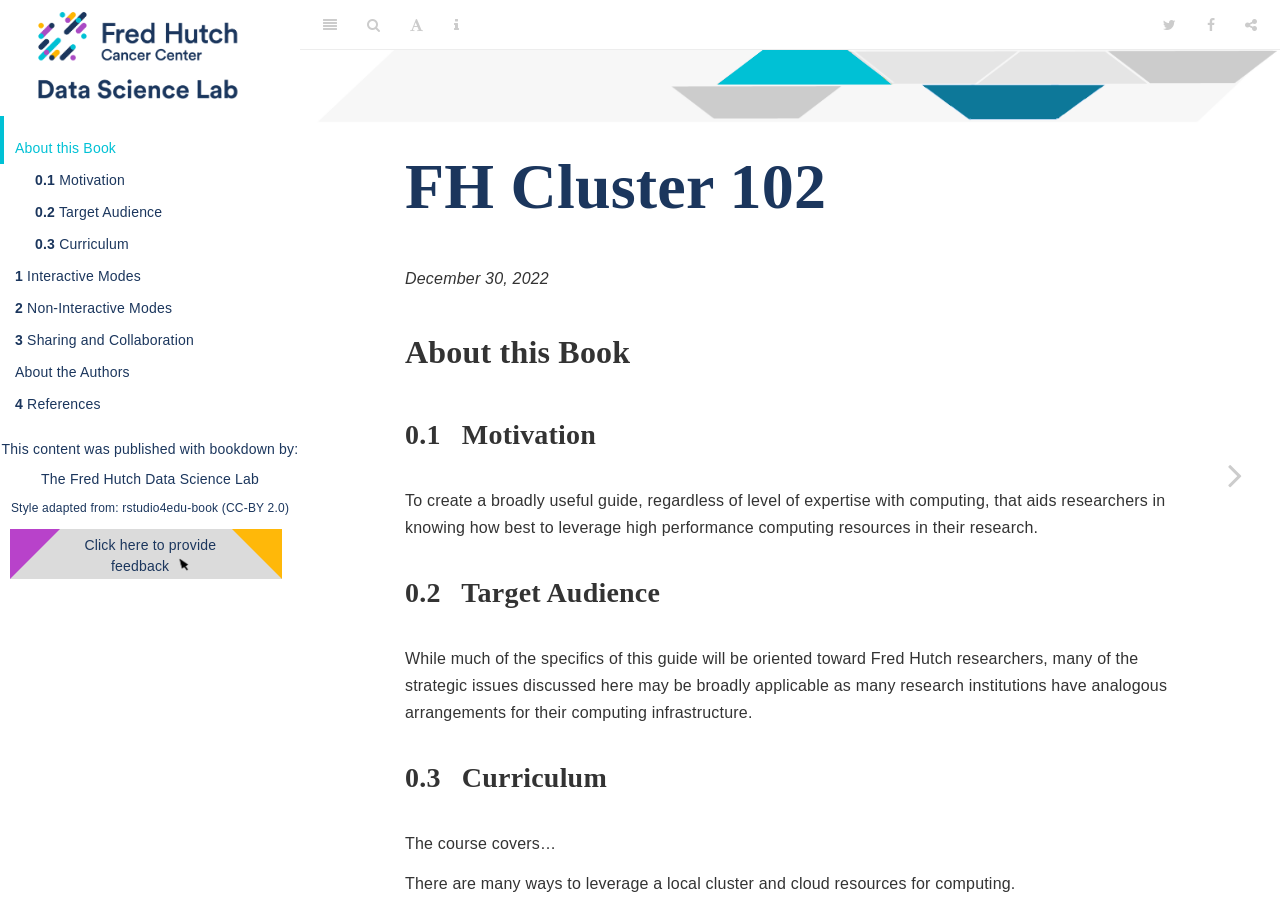
==== commit 07ae6b92: "Render bookdown" ====
--- a/docs/index.html
+++ b/docs/index.html
@@ -31,7 +31,7 @@
   
   <link rel="shortcut icon" href="assets/favicon.ico" type="image/x-icon" />
 
-<link rel="next" href="computing-modes.html"/>
+<link rel="next" href="interactive-modes.html"/>
 <script src="libs/header-attrs-2.10/header-attrs.js"></script>
 <script src="libs/jquery-3.6.0/jquery-3.6.0.min.js"></script>
 <script src="https://cdn.jsdelivr.net/npm/fuse.js@6.4.6/dist/fuse.min.js"></script>
@@ -78,20 +78,24 @@
 <li class="chapter" data-level="0.2" data-path="index.html"><a href="index.html#target-audience"><i class="fa fa-check"></i><b>0.2</b> Target Audience</a></li>
 <li class="chapter" data-level="0.3" data-path="index.html"><a href="index.html#curriculum"><i class="fa fa-check"></i><b>0.3</b> Curriculum</a></li>
 </ul></li>
-<li class="chapter" data-level="1" data-path="computing-modes.html"><a href="computing-modes.html"><i class="fa fa-check"></i><b>1</b> Computing Modes</a>
-<ul>
-<li class="chapter" data-level="1.1" data-path="computing-modes.html"><a href="computing-modes.html#rhino-login-nodes"><i class="fa fa-check"></i><b>1.1</b> Rhino (Login Nodes)</a></li>
-<li class="chapter" data-level="1.2" data-path="computing-modes.html"><a href="computing-modes.html#grabnode"><i class="fa fa-check"></i><b>1.2</b> <code>Grabnode</code></a></li>
-<li class="chapter" data-level="1.3" data-path="computing-modes.html"><a href="computing-modes.html#slurm-s-commands"><i class="fa fa-check"></i><b>1.3</b> SLURM (S-commands)</a></li>
-<li class="chapter" data-level="1.4" data-path="computing-modes.html"><a href="computing-modes.html#workflow-managers"><i class="fa fa-check"></i><b>1.4</b> Workflow managers</a>
-<ul>
-<li class="chapter" data-level="1.4.1" data-path="computing-modes.html"><a href="computing-modes.html#cromwell"><i class="fa fa-check"></i><b>1.4.1</b> Cromwell</a></li>
-<li class="chapter" data-level="1.4.2" data-path="computing-modes.html"><a href="computing-modes.html#nextflow"><i class="fa fa-check"></i><b>1.4.2</b> Nextflow</a></li>
-</ul></li>
-<li class="chapter" data-level="1.5" data-path="computing-modes.html"><a href="computing-modes.html#cloud-computing"><i class="fa fa-check"></i><b>1.5</b> Cloud computing</a></li>
-</ul></li>
+<li class="chapter" data-level="1" data-path="interactive-modes.html"><a href="interactive-modes.html"><i class="fa fa-check"></i><b>1</b> Interactive Modes</a>
+<ul>
+<li class="chapter" data-level="1.1" data-path="interactive-modes.html"><a href="interactive-modes.html#rhino-login-nodes"><i class="fa fa-check"></i><b>1.1</b> Rhino (Login Nodes)</a></li>
+<li class="chapter" data-level="1.2" data-path="interactive-modes.html"><a href="interactive-modes.html#grabnode"><i class="fa fa-check"></i><b>1.2</b> <code>Grabnode</code></a></li>
+</ul></li>
+<li class="chapter" data-level="2" data-path="non-interactive-modes.html"><a href="non-interactive-modes.html"><i class="fa fa-check"></i><b>2</b> Non-Interactive Modes</a>
+<ul>
+<li class="chapter" data-level="2.1" data-path="non-interactive-modes.html"><a href="non-interactive-modes.html#slurm-s-commands"><i class="fa fa-check"></i><b>2.1</b> SLURM (S-commands)</a></li>
+<li class="chapter" data-level="2.2" data-path="non-interactive-modes.html"><a href="non-interactive-modes.html#workflow-managers"><i class="fa fa-check"></i><b>2.2</b> Workflow managers</a>
+<ul>
+<li class="chapter" data-level="2.2.1" data-path="non-interactive-modes.html"><a href="non-interactive-modes.html#cromwell"><i class="fa fa-check"></i><b>2.2.1</b> Cromwell</a></li>
+<li class="chapter" data-level="2.2.2" data-path="non-interactive-modes.html"><a href="non-interactive-modes.html#nextflow"><i class="fa fa-check"></i><b>2.2.2</b> Nextflow</a></li>
+</ul></li>
+<li class="chapter" data-level="2.3" data-path="non-interactive-modes.html"><a href="non-interactive-modes.html#cloud-computing"><i class="fa fa-check"></i><b>2.3</b> Cloud computing</a></li>
+</ul></li>
+<li class="chapter" data-level="3" data-path="sharing-and-collaboration.html"><a href="sharing-and-collaboration.html"><i class="fa fa-check"></i><b>3</b> Sharing and Collaboration</a></li>
 <li class="chapter" data-level="" data-path="about-the-authors.html"><a href="about-the-authors.html"><i class="fa fa-check"></i>About the Authors</a></li>
-<li class="chapter" data-level="2" data-path="references.html"><a href="references.html"><i class="fa fa-check"></i><b>2</b> References</a></li>
+<li class="chapter" data-level="4" data-path="references.html"><a href="references.html"><i class="fa fa-check"></i><b>4</b> References</a></li>
 <li class="divider"></li>
 <p style="text-align:center;"> <a href="https://github.com/jhudsl/OTTR_Template" target="blank" > This content was published with</a> <a href="https://bookdown.org/" target="blank"> bookdown by: </a> </p>
 <p style="text-align:center;"> <a href="https://hutchdatascience.org/"> The Fred Hutch Data Science Lab </a></p>
@@ -144,6 +148,7 @@
 <h2><span class="header-section-number">0.3</span> Curriculum</h2>
 <p>The course covers…</p>
 
+<p>There are many ways to leverage a local cluster and cloud resources for computing.</p>
 </div>
 </div>
 <hr>
@@ -161,7 +166,7 @@
         </div>
       </div>
 
-<a href="computing-modes.html" class="navigation navigation-next navigation-unique" aria-label="Next page"><i class="fa fa-angle-right"></i></a>
+<a href="interactive-modes.html" class="navigation navigation-next navigation-unique" aria-label="Next page"><i class="fa fa-angle-right"></i></a>
     </div>
   </div>
 <script src="libs/gitbook-2.6.7/js/app.min.js"></script>
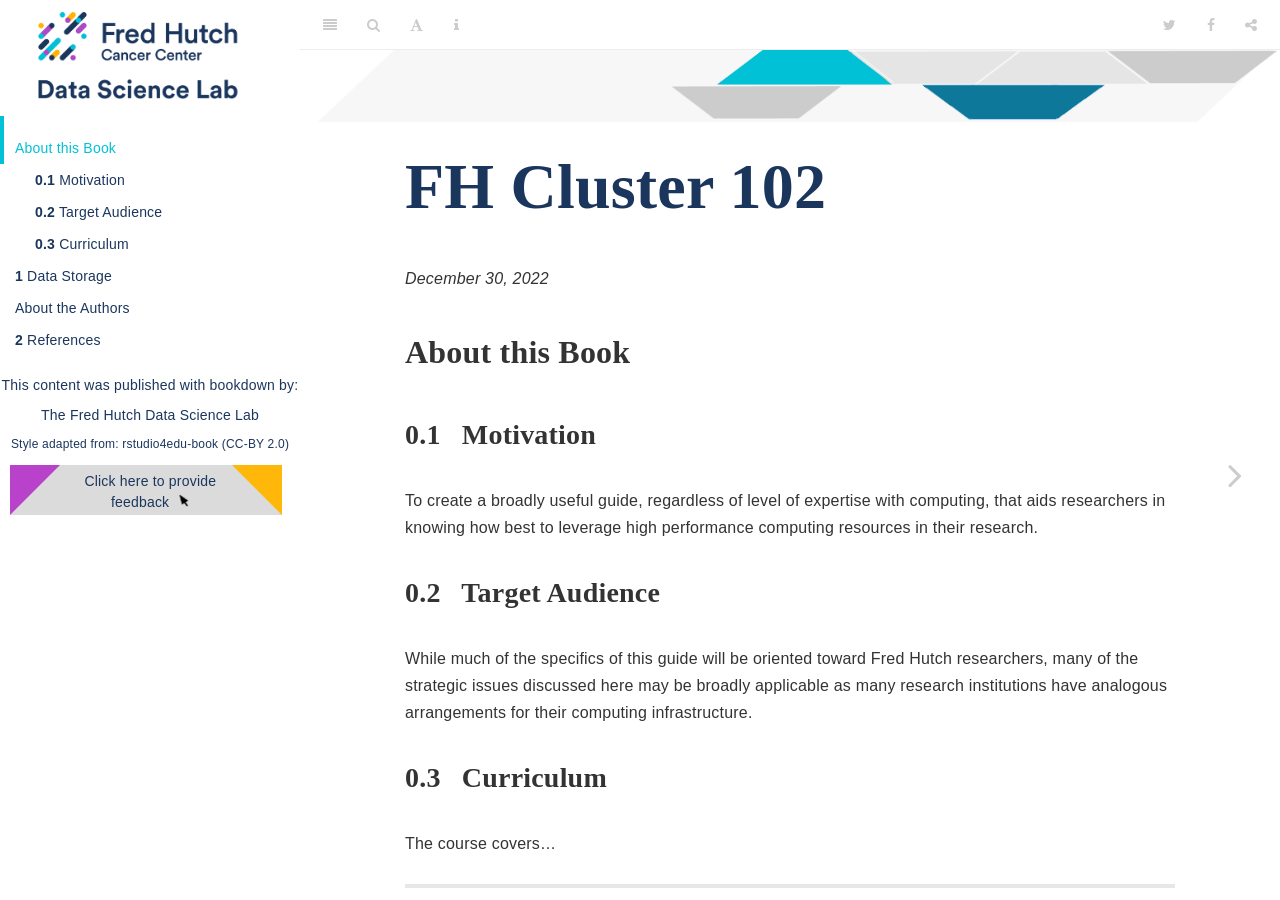
==== commit 98b078b1: "Render bookdown" ====
--- a/docs/index.html
+++ b/docs/index.html
@@ -31,7 +31,7 @@
   
   <link rel="shortcut icon" href="assets/favicon.ico" type="image/x-icon" />
 
-<link rel="next" href="interactive-modes.html"/>
+<link rel="next" href="data-storage.html"/>
 <script src="libs/header-attrs-2.10/header-attrs.js"></script>
 <script src="libs/jquery-3.6.0/jquery-3.6.0.min.js"></script>
 <script src="https://cdn.jsdelivr.net/npm/fuse.js@6.4.6/dist/fuse.min.js"></script>
@@ -78,24 +78,9 @@
 <li class="chapter" data-level="0.2" data-path="index.html"><a href="index.html#target-audience"><i class="fa fa-check"></i><b>0.2</b> Target Audience</a></li>
 <li class="chapter" data-level="0.3" data-path="index.html"><a href="index.html#curriculum"><i class="fa fa-check"></i><b>0.3</b> Curriculum</a></li>
 </ul></li>
-<li class="chapter" data-level="1" data-path="interactive-modes.html"><a href="interactive-modes.html"><i class="fa fa-check"></i><b>1</b> Interactive Modes</a>
-<ul>
-<li class="chapter" data-level="1.1" data-path="interactive-modes.html"><a href="interactive-modes.html#rhino-login-nodes"><i class="fa fa-check"></i><b>1.1</b> Rhino (Login Nodes)</a></li>
-<li class="chapter" data-level="1.2" data-path="interactive-modes.html"><a href="interactive-modes.html#grabnode"><i class="fa fa-check"></i><b>1.2</b> <code>Grabnode</code></a></li>
-</ul></li>
-<li class="chapter" data-level="2" data-path="non-interactive-modes.html"><a href="non-interactive-modes.html"><i class="fa fa-check"></i><b>2</b> Non-Interactive Modes</a>
-<ul>
-<li class="chapter" data-level="2.1" data-path="non-interactive-modes.html"><a href="non-interactive-modes.html#slurm-s-commands"><i class="fa fa-check"></i><b>2.1</b> SLURM (S-commands)</a></li>
-<li class="chapter" data-level="2.2" data-path="non-interactive-modes.html"><a href="non-interactive-modes.html#workflow-managers"><i class="fa fa-check"></i><b>2.2</b> Workflow managers</a>
-<ul>
-<li class="chapter" data-level="2.2.1" data-path="non-interactive-modes.html"><a href="non-interactive-modes.html#cromwell"><i class="fa fa-check"></i><b>2.2.1</b> Cromwell</a></li>
-<li class="chapter" data-level="2.2.2" data-path="non-interactive-modes.html"><a href="non-interactive-modes.html#nextflow"><i class="fa fa-check"></i><b>2.2.2</b> Nextflow</a></li>
-</ul></li>
-<li class="chapter" data-level="2.3" data-path="non-interactive-modes.html"><a href="non-interactive-modes.html#cloud-computing"><i class="fa fa-check"></i><b>2.3</b> Cloud computing</a></li>
-</ul></li>
-<li class="chapter" data-level="3" data-path="sharing-and-collaboration.html"><a href="sharing-and-collaboration.html"><i class="fa fa-check"></i><b>3</b> Sharing and Collaboration</a></li>
+<li class="chapter" data-level="1" data-path="data-storage.html"><a href="data-storage.html"><i class="fa fa-check"></i><b>1</b> Data Storage</a></li>
 <li class="chapter" data-level="" data-path="about-the-authors.html"><a href="about-the-authors.html"><i class="fa fa-check"></i>About the Authors</a></li>
-<li class="chapter" data-level="4" data-path="references.html"><a href="references.html"><i class="fa fa-check"></i><b>4</b> References</a></li>
+<li class="chapter" data-level="2" data-path="references.html"><a href="references.html"><i class="fa fa-check"></i><b>2</b> References</a></li>
 <li class="divider"></li>
 <p style="text-align:center;"> <a href="https://github.com/jhudsl/OTTR_Template" target="blank" > This content was published with</a> <a href="https://bookdown.org/" target="blank"> bookdown by: </a> </p>
 <p style="text-align:center;"> <a href="https://hutchdatascience.org/"> The Fred Hutch Data Science Lab </a></p>
@@ -148,7 +133,6 @@
 <h2><span class="header-section-number">0.3</span> Curriculum</h2>
 <p>The course covers…</p>
 
-<p>There are many ways to leverage a local cluster and cloud resources for computing.</p>
 </div>
 </div>
 <hr>
@@ -166,7 +150,7 @@
         </div>
       </div>
 
-<a href="interactive-modes.html" class="navigation navigation-next navigation-unique" aria-label="Next page"><i class="fa fa-angle-right"></i></a>
+<a href="data-storage.html" class="navigation navigation-next navigation-unique" aria-label="Next page"><i class="fa fa-angle-right"></i></a>
     </div>
   </div>
 <script src="libs/gitbook-2.6.7/js/app.min.js"></script>
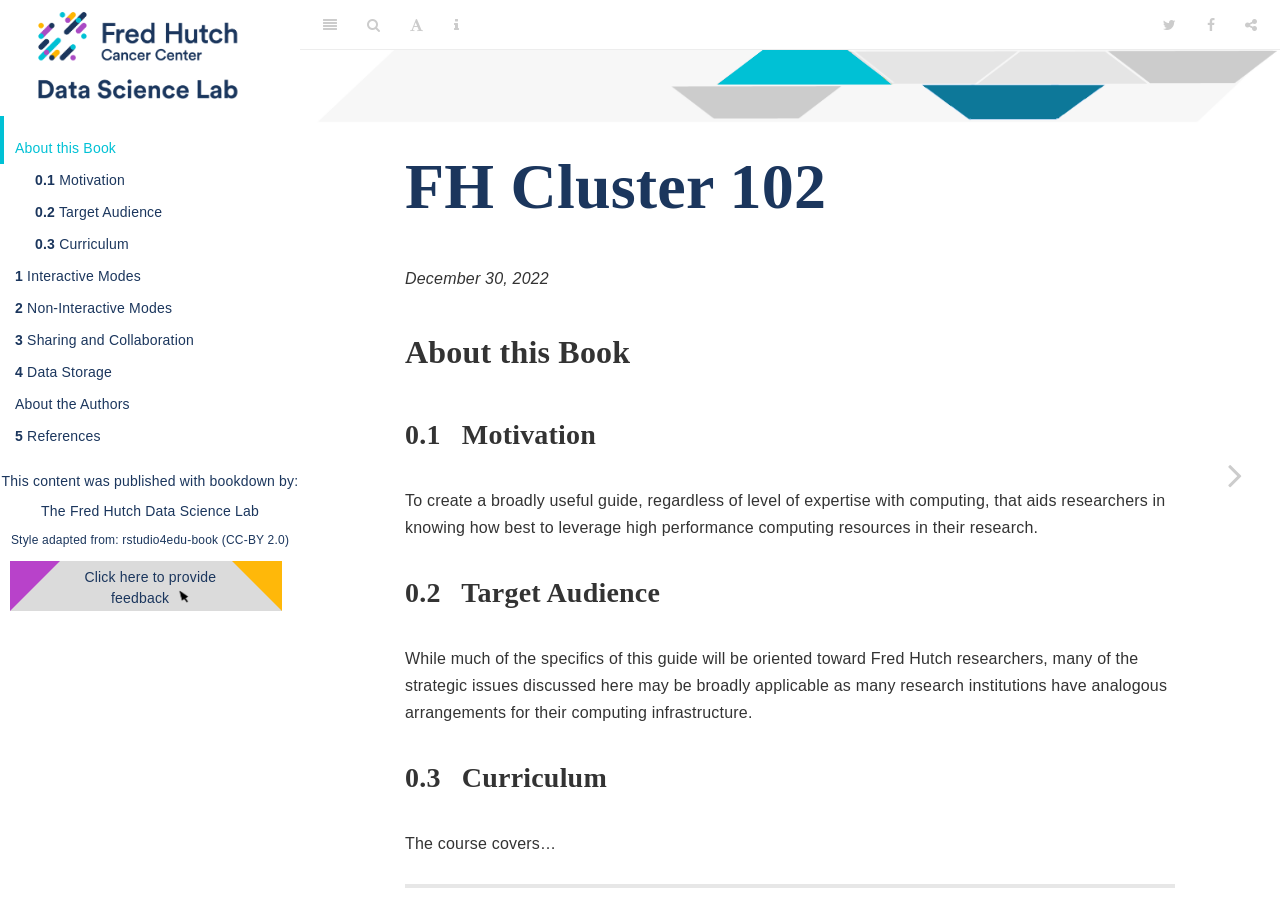
==== commit 134757d1: "Render bookdown" ====
--- a/docs/index.html
+++ b/docs/index.html
@@ -31,7 +31,7 @@
   
   <link rel="shortcut icon" href="assets/favicon.ico" type="image/x-icon" />
 
-<link rel="next" href="data-storage.html"/>
+<link rel="next" href="interactive-modes.html"/>
 <script src="libs/header-attrs-2.10/header-attrs.js"></script>
 <script src="libs/jquery-3.6.0/jquery-3.6.0.min.js"></script>
 <script src="https://cdn.jsdelivr.net/npm/fuse.js@6.4.6/dist/fuse.min.js"></script>
@@ -78,9 +78,25 @@
 <li class="chapter" data-level="0.2" data-path="index.html"><a href="index.html#target-audience"><i class="fa fa-check"></i><b>0.2</b> Target Audience</a></li>
 <li class="chapter" data-level="0.3" data-path="index.html"><a href="index.html#curriculum"><i class="fa fa-check"></i><b>0.3</b> Curriculum</a></li>
 </ul></li>
-<li class="chapter" data-level="1" data-path="data-storage.html"><a href="data-storage.html"><i class="fa fa-check"></i><b>1</b> Data Storage</a></li>
+<li class="chapter" data-level="1" data-path="interactive-modes.html"><a href="interactive-modes.html"><i class="fa fa-check"></i><b>1</b> Interactive Modes</a>
+<ul>
+<li class="chapter" data-level="1.1" data-path="interactive-modes.html"><a href="interactive-modes.html#rhino-login-nodes"><i class="fa fa-check"></i><b>1.1</b> Rhino (Login Nodes)</a></li>
+<li class="chapter" data-level="1.2" data-path="interactive-modes.html"><a href="interactive-modes.html#grabnode"><i class="fa fa-check"></i><b>1.2</b> <code>Grabnode</code></a></li>
+</ul></li>
+<li class="chapter" data-level="2" data-path="non-interactive-modes.html"><a href="non-interactive-modes.html"><i class="fa fa-check"></i><b>2</b> Non-Interactive Modes</a>
+<ul>
+<li class="chapter" data-level="2.1" data-path="non-interactive-modes.html"><a href="non-interactive-modes.html#slurm-s-commands"><i class="fa fa-check"></i><b>2.1</b> SLURM (S-commands)</a></li>
+<li class="chapter" data-level="2.2" data-path="non-interactive-modes.html"><a href="non-interactive-modes.html#workflow-managers"><i class="fa fa-check"></i><b>2.2</b> Workflow managers</a>
+<ul>
+<li class="chapter" data-level="2.2.1" data-path="non-interactive-modes.html"><a href="non-interactive-modes.html#cromwell"><i class="fa fa-check"></i><b>2.2.1</b> Cromwell</a></li>
+<li class="chapter" data-level="2.2.2" data-path="non-interactive-modes.html"><a href="non-interactive-modes.html#nextflow"><i class="fa fa-check"></i><b>2.2.2</b> Nextflow</a></li>
+</ul></li>
+<li class="chapter" data-level="2.3" data-path="non-interactive-modes.html"><a href="non-interactive-modes.html#cloud-computing"><i class="fa fa-check"></i><b>2.3</b> Cloud computing</a></li>
+</ul></li>
+<li class="chapter" data-level="3" data-path="sharing-and-collaboration.html"><a href="sharing-and-collaboration.html"><i class="fa fa-check"></i><b>3</b> Sharing and Collaboration</a></li>
+<li class="chapter" data-level="4" data-path="data-storage.html"><a href="data-storage.html"><i class="fa fa-check"></i><b>4</b> Data Storage</a></li>
 <li class="chapter" data-level="" data-path="about-the-authors.html"><a href="about-the-authors.html"><i class="fa fa-check"></i>About the Authors</a></li>
-<li class="chapter" data-level="2" data-path="references.html"><a href="references.html"><i class="fa fa-check"></i><b>2</b> References</a></li>
+<li class="chapter" data-level="5" data-path="references.html"><a href="references.html"><i class="fa fa-check"></i><b>5</b> References</a></li>
 <li class="divider"></li>
 <p style="text-align:center;"> <a href="https://github.com/jhudsl/OTTR_Template" target="blank" > This content was published with</a> <a href="https://bookdown.org/" target="blank"> bookdown by: </a> </p>
 <p style="text-align:center;"> <a href="https://hutchdatascience.org/"> The Fred Hutch Data Science Lab </a></p>
@@ -150,7 +166,7 @@
         </div>
       </div>
 
-<a href="data-storage.html" class="navigation navigation-next navigation-unique" aria-label="Next page"><i class="fa fa-angle-right"></i></a>
+<a href="interactive-modes.html" class="navigation navigation-next navigation-unique" aria-label="Next page"><i class="fa fa-angle-right"></i></a>
     </div>
   </div>
 <script src="libs/gitbook-2.6.7/js/app.min.js"></script>
